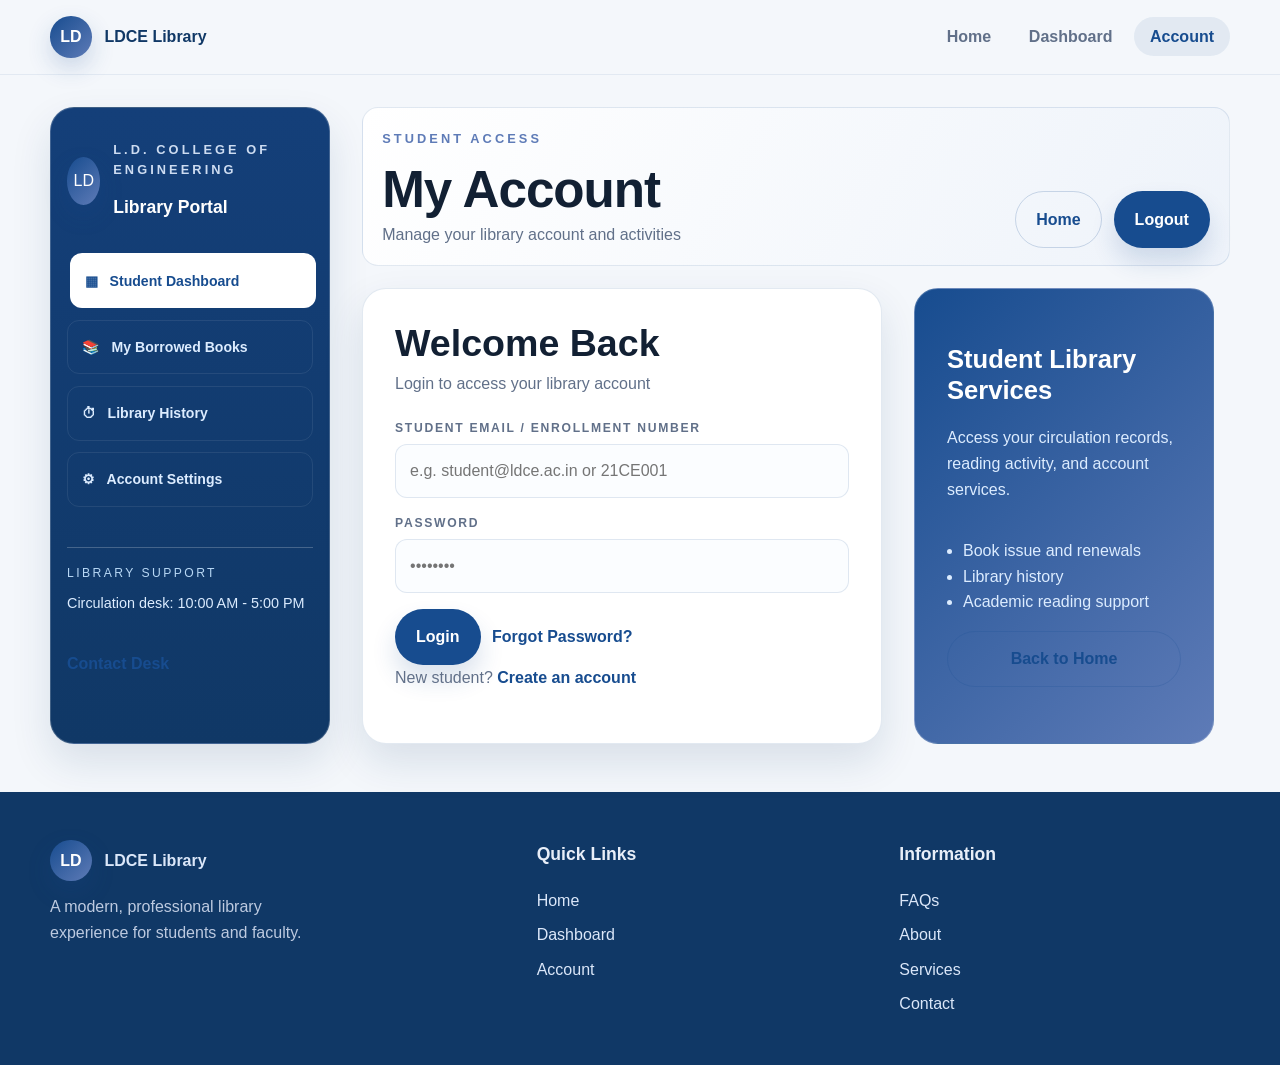
==== pages/account.html @ a1f3449f "created account page" ====
<!DOCTYPE html>
<html lang="en">
  <head>
    <meta charset="UTF-8" />
    <meta name="viewport" content="width=device-width, initial-scale=1.0" />
    <meta name="description" content="LDCE Library student account" />
    <title>My Account | LDCE Library</title>
    <link rel="stylesheet" href="../css/style.css" />
    <link rel="stylesheet" href="../css/account.css" />
  </head>
  <body>
    <header class="site-header">
      <div class="container nav-container">
        <a class="brand" href="../index.html" aria-label="LDCE Library home">
          <span class="brand-mark">LD</span>
          <span class="brand-text">LDCE Library</span>
        </a>

        <button class="nav-toggle" type="button" aria-expanded="false" aria-controls="site-nav" aria-label="Toggle navigation">
          <span></span>
          <span></span>
          <span></span>
        </button>

        <nav class="site-nav" id="site-nav" aria-label="Primary navigation">
          <ul class="nav-list">
            <li><a class="nav-link" href="../index.html">Home</a></li>
            <li><a class="nav-link" href="dashboard.html">Dashboard</a></li>
            <li><a class="nav-link active" href="account.html">Account</a></li>
          </ul>
        </nav>
      </div>
    </header>

    <main class="account-page-main">
      <section class="account-layout container">
        <aside class="account-sidebar">
          <div class="sidebar-brand">
            <span class="brand-mark">LD</span>
            <div>
              <span class="eyebrow brand-eyebrow">L.D. College of Engineering</span>
              <h3>Library Portal</h3>
            </div>
          </div>

          <nav class="account-nav" aria-label="Account navigation">
            <a href="#" class="account-nav-link is-active" data-account-nav="dashboard">
              <span aria-hidden="true">▦</span>
              <span>Student Dashboard</span>
            </a>
            <a href="#" class="account-nav-link" data-account-nav="borrowed">
              <span aria-hidden="true">📚</span>
              <span>My Borrowed Books</span>
            </a>
            <a href="#" class="account-nav-link" data-account-nav="history">
              <span aria-hidden="true">⏱</span>
              <span>Library History</span>
            </a>
            <a href="#" class="account-nav-link" data-account-nav="settings">
              <span aria-hidden="true">⚙</span>
              <span>Account Settings</span>
            </a>
          </nav>

          <div class="sidebar-help">
            <p class="small-title">Library Support</p>
            <p class="support-copy">Circulation desk: 10:00 AM - 5:00 PM</p>
            <a class="text-link" href="#">Contact Desk</a>
          </div>
        </aside>

        <section class="account-content-wrap">
          <div class="account-topbar">
            <div>
              <p class="eyebrow">Student Access</p>
              <h1 class="page-title">My Account</h1>
              <p class="page-subtitle">Manage your library account and activities</p>
            </div>
            <div class="topbar-actions">
              <a class="btn btn-secondary" href="../index.html">Home</a>
              <button class="btn btn-primary" id="quickLogoutButton">Logout</button>
            </div>
          </div>

          <div id="account-view" class="account-view"></div>
        </section>
      </section>
    </main>

    <footer class="site-footer">
      <div class="container footer-grid">
        <div>
          <a class="brand brand-footer" href="../index.html">
            <span class="brand-mark">LD</span>
            <span class="brand-text">LDCE Library</span>
          </a>
          <p class="footer-copy">
            A modern, professional library experience for students and faculty.
          </p>
        </div>

        <div>
          <h3>Quick Links</h3>
          <ul class="footer-links">
            <li><a href="../index.html">Home</a></li>
            <li><a href="dashboard.html">Dashboard</a></li>
            <li><a href="account.html">Account</a></li>
          </ul>
        </div>

        <div>
          <h3>Information</h3>
          <ul class="footer-links">
            <li><a href="#">FAQs</a></li>
            <li><a href="about.html">About</a></li>
            <li><a href="services.html">Services</a></li>
            <li><a href="contact.html">Contact</a></li>
          </ul>
        </div>
      </div>
    </footer>

    <div class="toast-wrapper" id="toastWrapper"></div>

    <script src="../js/script.js"></script>
    <script src="../js/account.js"></script>
  </body>
</html>
---- css/style.css ----
/* 1. CSS variables */
:root {
  --primary-color: #174c8f;
  --primary-dark: #103866;
  --secondary-color: #5e7bb7;
  --accent-color: #f2b84b;
  --background: #f4f7fb;
  --surface: #ffffff;
  --surface-alt: #eef3fa;
  --text-color: #122033;
  --text-muted: #617089;
  --border-color: rgba(23, 76, 143, 0.12);
  --shadow: 0 18px 40px rgba(16, 56, 102, 0.12);
  --radius-lg: 24px;
  --radius-md: 16px;
  --radius-sm: 12px;
  --transition: 220ms ease;
  --container-width: 1180px;
  --spacing-sm: 0.75rem;
  --spacing-md: 1.25rem;
  --spacing-lg: 2rem;
  --spacing-xl: 3.5rem;
}

/* 2. Reset / global styles */
* {
  box-sizing: border-box;
}

html {
  scroll-behavior: smooth;
}

body {
  margin: 0;
  font-family: "Segoe UI", Tahoma, Geneva, Verdana, sans-serif;
  color: var(--text-color);
  background: var(--background);
  line-height: 1.6;
}

body.menu-open {
  overflow: hidden;
}

a {
  color: inherit;
  text-decoration: none;
}

img {
  max-width: 100%;
  display: block;
}

button,
input,
textarea,
select {
  font: inherit;
}

/* 3. Body and typography */
h1,
h2,
h3,
p {
  margin: 0 0 var(--spacing-md) 0;
}

h1 {
  font-size: clamp(2.2rem, 4vw, 3.6rem);
  line-height: 1.1;
  letter-spacing: -0.02em;
}

h2 {
  font-size: clamp(1.7rem, 3vw, 2.35rem);
  line-height: 1.2;
}

h3 {
  font-size: 1.1rem;
}

p {
  color: var(--text-muted);
}

/* 4. Common containers */
.container {
  width: min(100% - 2rem, var(--container-width));
  margin: 0 auto;
}

.section {
  padding: var(--spacing-xl) 0;
}

.section-alt {
  background: linear-gradient(180deg, rgba(238, 243, 250, 0.8), rgba(244, 247, 251, 0.95));
}

.section-cta {
  padding-top: 0;
}

.section-heading {
  margin-bottom: 1.5rem;
  max-width: 720px;
}

.section-intro {
  font-size: 1.05rem;
  max-width: 760px;
}

.eyebrow {
  display: inline-block;
  font-size: 0.8rem;
  letter-spacing: 0.24em;
  text-transform: uppercase;
  font-weight: 700;
  color: var(--secondary-color);
  margin-bottom: 0.8rem;
}

/* 5. Navbar */
.site-header {
  position: sticky;
  top: 0;
  z-index: 1000;
  background: rgba(244, 247, 251, 0.86);
  backdrop-filter: blur(14px);
  border-bottom: 1px solid rgba(23, 76, 143, 0.08);
  transition: box-shadow var(--transition), background-color var(--transition);
}

.site-header.is-scrolled {
  background: rgba(244, 247, 251, 0.96);
  box-shadow: 0 8px 24px rgba(16, 56, 102, 0.08);
}

.nav-container {
  display: flex;
  align-items: center;
  justify-content: space-between;
  padding: 1rem 0;
  gap: 1rem;
}

.brand {
  display: inline-flex;
  align-items: center;
  gap: 0.8rem;
  font-weight: 700;
  color: var(--primary-dark);
}

.brand-mark {
  display: inline-grid;
  place-items: center;
  width: 2.6rem;
  height: 2.6rem;
  border-radius: 50%;
  background: linear-gradient(135deg, var(--primary-color), var(--secondary-color));
  color: #fff;
  box-shadow: 0 10px 24px rgba(23, 76, 143, 0.2);
}

.brand-footer {
  margin-bottom: 0.8rem;
}

.site-nav {
  display: flex;
  align-items: center;
}

.nav-list {
  display: flex;
  gap: 0.35rem;
  list-style: none;
  padding: 0;
  margin: 0;
}

.nav-link {
  padding: 0.7rem 1rem;
  border-radius: 999px;
  color: var(--text-muted);
  font-weight: 600;
  transition: background-color var(--transition), color var(--transition), transform var(--transition);
}

.nav-link:hover,
.nav-link:focus-visible,
.nav-link.active {
  color: var(--primary-color);
  background: rgba(23, 76, 143, 0.08);
  transform: translateY(-1px);
}

.nav-toggle {
  display: none;
  flex-direction: column;
  gap: 0.3rem;
  border: 0;
  background: transparent;
  cursor: pointer;
  padding: 0.35rem;
}

.nav-toggle span {
  width: 1.6rem;
  height: 2px;
  background: var(--primary-dark);
  display: block;
  border-radius: 999px;
  transition: transform var(--transition), opacity var(--transition);
}

/* 6. Buttons */
.btn {
  display: inline-flex;
  align-items: center;
  justify-content: center;
  gap: 0.4rem;
  padding: 0.9rem 1.25rem;
  border-radius: 999px;
  font-weight: 700;
  transition: transform var(--transition), box-shadow var(--transition), background-color var(--transition);
  border: 1px solid transparent;
}

.btn:hover,
.btn:focus-visible {
  transform: translateY(-2px);
}

.btn-primary {
  background: var(--primary-color);
  color: #fff;
  box-shadow: 0 14px 24px rgba(23, 76, 143, 0.16);
}

.btn-primary:hover,
.btn-primary:focus-visible {
  background: var(--primary-dark);
}

.btn-secondary {
  background: transparent;
  color: var(--primary-color);
  border-color: rgba(23, 76, 143, 0.2);
}

.btn-secondary:hover,
.btn-secondary:focus-visible {
  background: rgba(23, 76, 143, 0.06);
}

/* 7. Common cards/components */
.card,
.hero-card,
.panel-card,
.cta-card {
  background: var(--surface);
  border: 1px solid var(--border-color);
  border-radius: var(--radius-lg);
  box-shadow: var(--shadow);
}

.card {
  padding: 1.5rem;
}

.card h3,
.hero-card h3,
.panel-card h3,
.cta-card h2 {
  margin-bottom: 0.75rem;
}

.text-link {
  display: inline-flex;
  margin-top: 1rem;
  color: var(--primary-color);
  font-weight: 700;
}

.text-link:hover,
.text-link:focus-visible {
  color: var(--primary-dark);
}

/* 8. Home page sections */
.hero {
  padding-top: 3.5rem;
  padding-bottom: 3.5rem;
}

.hero-grid {
  display: grid;
  grid-template-columns: 1.15fr 0.85fr;
  gap: 2rem;
  align-items: center;
}

.hero-content {
  animation: fadeUp 800ms ease both;
}

.hero-text {
  font-size: 1.05rem;
  max-width: 640px;
  margin-bottom: 1.5rem;
}

.hero-actions {
  display: flex;
  flex-wrap: wrap;
  gap: 0.9rem;
  margin-bottom: 1.1rem;
}

.hero-meta {
  display: flex;
  flex-wrap: wrap;
  gap: 0.65rem;
}

.meta-pill {
  display: inline-flex;
  align-items: center;
  padding: 0.5rem 0.8rem;
  border-radius: 999px;
  background: var(--surface-alt);
  color: var(--primary-color);
  font-size: 0.92rem;
  font-weight: 600;
}

.hero-card {
  padding: 2rem;
  position: relative;
  overflow: hidden;
}

.hero-card::before {
  content: "";
  position: absolute;
  inset: 0;
  background: linear-gradient(135deg, rgba(23, 76, 143, 0.08), transparent 70%);
  pointer-events: none;
}

.card-label {
  display: inline-block;
  font-size: 0.8rem;
  text-transform: uppercase;
  letter-spacing: 0.26em;
  color: var(--secondary-color);
  font-weight: 700;
  margin-bottom: 0.9rem;
}

.hero-list {
  padding-left: 1.1rem;
  color: var(--text-muted);
  margin: 0;
}

.hero-list li + li {
  margin-top: 0.5rem;
}

.cards-grid {
  display: grid;
  grid-template-columns: repeat(3, minmax(0, 1fr));
  gap: 1.25rem;
}

.split-panel {
  display: grid;
  grid-template-columns: 1.1fr 0.9fr;
  gap: 1.4rem;
  align-items: center;
}

.panel-card,
.cta-card {
  padding: 1.6rem;
}

.cta-card {
  text-align: center;
  padding: 2.4rem;
  background: linear-gradient(135deg, rgba(23, 76, 143, 0.96), rgba(94, 123, 183, 0.95));
  color: #fff;
}

.cta-card p,
.cta-card h2 {
  color: inherit;
}

/* 9. Footer */
.site-footer {
  background: var(--primary-dark);
  color: #e8eef8;
  padding: 3rem 0;
}

.site-footer a {
  color: #dbe7f9;
}

.footer-grid {
  display: grid;
  grid-template-columns: 1.1fr 0.8fr 0.8fr;
  gap: 2rem;
}

.footer-copy {
  color: #bdcae0;
  max-width: 280px;
}

.footer-links {
  list-style: none;
  padding: 0;
  margin: 0;
}

.footer-links li + li {
  margin-top: 0.55rem;
}

/* 10. Animations */
.reveal {
  opacity: 0;
  transform: translateY(22px);
  transition: opacity 700ms ease, transform 700ms ease;
}

.reveal.is-visible {
  opacity: 1;
  transform: translateY(0);
}

@keyframes fadeUp {
  from {
    opacity: 0;
    transform: translateY(16px);
  }
  to {
    opacity: 1;
    transform: translateY(0);
  }
}

/* 11. Responsive design */
@media (max-width: 900px) {
  .hero-grid,
  .split-panel,
  .cards-grid,
  .footer-grid {
    grid-template-columns: 1fr;
  }

  .hero-card {
    margin-top: 0.5rem;
  }
}

@media (max-width: 760px) {
  .nav-toggle {
    display: inline-flex;
  }

  .site-nav {
    position: absolute;
    right: 1rem;
    top: calc(100% + 0.65rem);
    width: min(90vw, 280px);
    background: var(--surface);
    border: 1px solid var(--border-color);
    border-radius: var(--radius-md);
    box-shadow: var(--shadow);
    padding: 0.8rem;
    display: none;
  }

  .site-nav.is-open {
    display: block;
  }

  .nav-list {
    flex-direction: column;
    gap: 0.2rem;
  }

  .nav-link {
    display: block;
    width: 100%;
  }

  .hero {
    padding-top: 2.5rem;
  }

  .section {
    padding: 2.4rem 0;
  }
}

@media (max-width: 560px) {
  .container {
    width: min(100% - 1.2rem, var(--container-width));
  }

  .hero-actions {
    flex-direction: column;
    align-items: stretch;
  }

  .btn {
    width: 100%;
  }

  .site-footer {
    padding: 2.2rem 0;
  }
}
---- css/account.css ----
/* Account page styling extending existing LDCE design */
.account-page-main {
  background: var(--background);
  min-height: calc(100vh - 190px);
}

.account-layout {
  display: grid;
  grid-template-columns: 280px minmax(860px, 1fr);
  gap: 2rem;
  padding: 2rem 0 3rem;
}

.account-sidebar {
  background: linear-gradient(180deg, #143f79, var(--primary-dark));
  color: #eef7ff;
  border-radius: var(--radius-lg);
  padding: 2rem 1rem;
  border: 1px solid rgba(255, 255, 255, 0.2);
  box-shadow: var(--shadow);
  min-height: 620px;
}

.sidebar-brand {
  display: flex;
  align-items: center;
  gap: 0.8rem;
  margin-bottom: 2rem;
}

.sidebar-brand .brand-mark {
  width: 3rem;
  height: 3rem;
}

.sidebar-brand h3 {
  margin: 0;
  font-size: 1.1rem;
  color: #fff;
}

.brand-eyebrow {
  color: #cddcf1;
}

.account-nav {
  display: flex;
  flex-direction: column;
  gap: 0.7rem;
}

.account-nav-link {
  display: flex;
  align-items: center;
  gap: 0.75rem;
  color: #dcecff;
  padding: 0.95rem 0.85rem;
  border-radius: var(--radius-sm);
  border: 1px solid rgba(255,255,255,0.08);
  font-weight: 700;
  font-size: 0.88rem;
  transition: background-color var(--transition), transform var(--transition), color var(--transition);
}

.account-nav-link:hover,
.account-nav-link.is-active {
  background: #fff;
  color: var(--primary-color);
  transform: translateX(3px);
}

.sidebar-help {
  margin-top: 2.5rem;
  padding-top: 1rem;
  border-top: 1px solid rgba(255,255,255,0.22);
}

.sidebar-help .small-title {
  font-size: 0.76rem;
  letter-spacing: 0.2em;
  text-transform: uppercase;
  color: #b8d8f5;
  margin-bottom: 0.55rem;
}

.sidebar-help .support-copy {
  font-size: 0.9rem;
  color: #dcecff;
}

.account-content-wrap {
  background: transparent;
}

.account-topbar {
  display: flex;
  align-items: end;
  justify-content: space-between;
  gap: 2rem;
  margin-bottom: 1.35rem;
  padding: 1.1rem 1.2rem;
  border-radius: var(--radius-md);
  background: linear-gradient(120deg, var(--surface), var(--surface-alt));
  border: 1px solid var(--border-color);
}

.account-topbar h1.page-title {
  margin-bottom: 0.2rem;
}

.page-subtitle {
  margin: 0;
  color: var(--text-muted);
}

.topbar-actions {
  display: flex;
  align-items: center;
  gap: 0.75rem;
}

.account-view {
  min-height: 430px;
}

.account-auth-wrap {
  display: grid;
  grid-template-columns: minmax(460px, 520px) minmax(300px, 0.9fr);
  gap: 2rem;
  align-items: stretch;
}

.auth-panel {
  background: var(--surface);
  border-radius: var(--radius-lg);
  border: 1px solid var(--border-color);
  box-shadow: var(--shadow);
  padding: 2rem;
}

.auth-panel h2 {
  margin-bottom: 0.3rem;
}

.auth-subtitle {
  margin-bottom: 1.4rem;
}

.form-row {
  display: grid;
  grid-template-columns: repeat(2, minmax(0, 1fr));
  gap: 1rem;
}

.account-form {
  display: flex;
  flex-direction: column;
  gap: 1rem;
}

.form-group {
  display: flex;
  flex-direction: column;
  gap: 0.36rem;
}

.form-group label {
  font-size: 0.76rem;
  font-weight: 800;
  letter-spacing: 0.14em;
  text-transform: uppercase;
  color: var(--text-muted);
}

.form-group input,
.form-group select {
  width: 100%;
  padding: 0.82rem 0.88rem;
  border-radius: var(--radius-sm);
  border: 1px solid var(--border-color);
  background: #fbfdff;
  color: var(--text-color);
  transition: border-color var(--transition), box-shadow var(--transition), background-color var(--transition);
}

.form-group input:focus,
.form-group select:focus,
.form-control:focus {
  outline: none;
  border-color: var(--secondary-color);
  box-shadow: 0 0 0 4px rgba(94, 123, 183, 0.12);
}

.form-actions {
  display: flex;
  flex-wrap: wrap;
  gap: 0.72rem;
  align-items: center;
}

.form-link {
  color: var(--primary-color);
  font-weight: 700;
  background: transparent;
  border: none;
  padding: 0;
  cursor: pointer;
}

.form-link:hover {
  text-decoration: underline;
}

.auth-aside {
  background: linear-gradient(135deg, var(--primary-color), var(--secondary-color));
  border-radius: var(--radius-lg);
  color: #fff;
  padding: 2rem;
  display: flex;
  flex-direction: column;
  justify-content: center;
  border: 1px solid rgba(255,255,255,0.2);
}

.auth-aside h3 {
  color: #fff;
  font-size: clamp(1.35rem, 2vw, 1.9rem);
  line-height: 1.2;
}

.auth-aside p,
.auth-aside li {
  color: #dcecff;
}

.auth-aside ul {
  margin: 1rem 0;
  padding-left: 1rem;
}

.message {
  padding: 0.88rem 1rem;
  border-radius: var(--radius-sm);
  margin-bottom: 0.8rem;
  font-weight: 700;
  display: none;
}

.message.is-visible {
  display: block;
}

.message.error {
  background: #fff1ed;
  border: 1px solid #ed9d8b;
  color: #9f2d25;
}

.message.success {
  background: #e7f8ea;
  border: 1px solid #78bd8c;
  color: #145229;
}

.dashboard-grid {
  display: grid;
  grid-template-columns: repeat(4, minmax(180px, 1fr));
  gap: 1rem;
}

.summary-card {
  background: var(--surface);
  border-radius: var(--radius-md);
  border: 1px solid var(--border-color);
  padding: 1rem;
  min-height: 120px;
  box-shadow: var(--shadow);
}

.summary-card .card-label {
  font-size: 0.74rem;
}

.summary-card .metric {
  font-weight: 800;
  font-size: 2rem;
  color: var(--primary-dark);
  display: flex;
  align-items: end;
  gap: 0.4rem;
}

.summary-card .metric small {
  font-size: 0.8rem;
  color: var(--text-muted);
}

.profile-panel,
.dashboard-section,
.settings-panel {
  background: var(--surface);
  border-radius: var(--radius-lg);
  border: 1px solid var(--border-color);
  padding: 1.4rem;
  box-shadow: var(--shadow);
}

.dashboard-section {
  margin-top: 1rem;
}

.section-header {
  display: flex;
  align-items: center;
  justify-content: space-between;
  gap: 1rem;
  margin-bottom: 0.8rem;
}

.section-header h2 {
  font-size: 1.25rem;
  margin: 0;
}

.status-badge {
  display: inline-flex;
  align-items: center;
  justify-content: center;
  padding: 0.34rem 0.72rem;
  border-radius: 999px;
  font-size: 0.72rem;
  font-weight: 800;
}

.status-active {
  background: #dff7e7;
  color: #176a35;
}

.status-overdue {
  background: #ffe1dd;
  color: #a13729;
}

.table-wrap {
  width: 100%;
  overflow-x: auto;
}

.account-table {
  width: 100%;
  border-collapse: collapse;
}

.account-table thead th {
  background: var(--surface-alt);
  color: var(--primary-dark);
  text-align: left;
  font-size: 0.76rem;
  letter-spacing: 0.2em;
  text-transform: uppercase;
  padding: 0.82rem;
}

.account-table tbody td {
  padding: 0.88rem;
  border-bottom: 1px solid var(--border-color);
  color: var(--text-muted);
}

.account-table tbody tr:hover {
  background: #f8fbff;
}

.btn-small {
  padding: 0.52rem 0.82rem;
  border-radius: var(--radius-sm);
  font-size: 0.72rem;
  font-weight: 800;
}

.due-soon-card {
  background: linear-gradient(135deg, #fffdf4, #feeec7);
  border-radius: var(--radius-md);
  border: 1px solid #e8d29b;
  padding: 1rem;
  margin-top: 1rem;
}

.due-soon-card h3 {
  margin-bottom: 0.4rem;
}

.due-soon-list {
  margin: 0;
  padding-left: 1rem;
}

.library-history-list {
  margin: 0;
  padding-left: 1rem;
  color: var(--text-muted);
  line-height: 1.9;
}

.profile-layout {
  display: grid;
  grid-template-columns: 210px minmax(440px, 1fr);
  gap: 1rem;
}

.profile-card {
  align-items: center;
  padding: 1rem;
  display: flex;
  flex-direction: column;
  justify-content: center;
  border-radius: var(--radius-md);
  background: var(--surface-alt);
  border: 1px solid var(--border-color);
}

.profile-avatar {
  width: 96px;
  height: 96px;
  border-radius: 50%;
  display: grid;
  place-items: center;
  background: var(--primary-color);
  color: #fff;
  font-size: 2rem;
  font-weight: 800;
  margin-bottom: 0.8rem;
}

.settings-list {
  display: flex;
  flex-direction: column;
  gap: 0.9rem;
}

.setting-item {
  display: flex;
  align-items: center;
  justify-content: space-between;
  gap: 1rem;
  border-radius: var(--radius-sm);
  border: 1px solid var(--border-color);
  padding: 0.9rem;
  background: #fafdff;
}

.toggle-row {
  display: flex;
  align-items: center;
  gap: 0.6rem;
}

.switch {
  position: relative;
  display: inline-flex;
  align-items: center;
}

.switch input {
  position: absolute;
  opacity: 0;
}

.slider {
  width: 40px;
  height: 22px;
  border-radius: 999px;
  background: #b9c2d7;
  position: relative;
  cursor: pointer;
  transition: background var(--transition);
}

.slider::after {
  content: "";
  position: absolute;
  width: 16px;
  height: 16px;
  top: 3px;
  left: 3px;
  border-radius: 50%;
  background: white;
  transition: transform var(--transition);
}

.switch input:checked + .slider {
  background: var(--primary-color);
}

.switch input:checked + .slider::after {
  transform: translateX(18px);
}

.modal-backdrop {
  position: fixed;
  inset: 0;
  background: rgba(18, 32, 51, 0.78);
  display: none;
  align-items: center;
  justify-content: center;
  padding: 1rem;
  z-index: 2500;
}

.modal-backdrop.is-open {
  display: flex;
}

.modal {
  background: var(--surface);
  border-radius: var(--radius-lg);
  max-width: 560px;
  width: min(100%, 560px);
  padding: 2rem;
  box-shadow: var(--shadow);
}

.modal-header {
  display: flex;
  align-items: center;
  justify-content: space-between;
  gap: 1rem;
  margin-bottom: 1rem;
}

.modal-header h3 {
  margin: 0;
}

.modal-close {
  border: none;
  background: transparent;
  font-size: 1.6rem;
  cursor: pointer;
  color: var(--text-muted);
}

.toast-wrapper {
  position: fixed;
  right: 1rem;
  bottom: 1rem;
  z-index: 2600;
  display: flex;
  flex-direction: column;
  gap: 0.7rem;
}

.toast {
  background: var(--primary-dark);
  color: #fff;
  padding: 0.88rem 1rem;
  border-radius: var(--radius-sm);
  border: 1px solid rgba(255,255,255,0.2);
  box-shadow: var(--shadow);
  font-size: 0.82rem;
}

.toast.success {
  background: #176a35;
}

.toast.error {
  background: #a13729;
}

.empty-state {
  padding: 1rem;
  background: var(--surface-alt);
  border: 1px dashed var(--border-color);
  border-radius: var(--radius-md);
}

@media (max-width: 1100px) {
  .account-layout {
    grid-template-columns: 250px minmax(620px, 1fr);
  }

  .account-auth-wrap,
  .dashboard-grid {
    grid-template-columns: 1fr 1fr;
  }

  .account-main-panel {
    min-width: 0;
  }
}

@media (max-width: 900px) {
  .account-layout {
    grid-template-columns: 1fr;
  }

  .account-sidebar {
    min-height: auto;
  }

  .account-layout .account-sidebar {
    display: none;
  }

  .account-topbar {
    align-items: flex-start;
    flex-direction: column;
  }

  .dashboard-grid,
  .account-auth-wrap,
  .profile-layout,
  .form-row {
    grid-template-columns: 1fr;
  }

  .account-page-main {
    min-height: auto;
  }
}

@media (max-width: 560px) {
  .account-layout {
    padding: 1rem 0 2rem;
  }

  .auth-panel,
  .profile-panel,
  .dashboard-section,
  .settings-panel {
    padding: 1rem;
  }

  .page-title {
    font-size: 1.7rem;
  }

  .topbar-actions .btn,
  .form-actions .btn {
    width: 100%;
  }
}
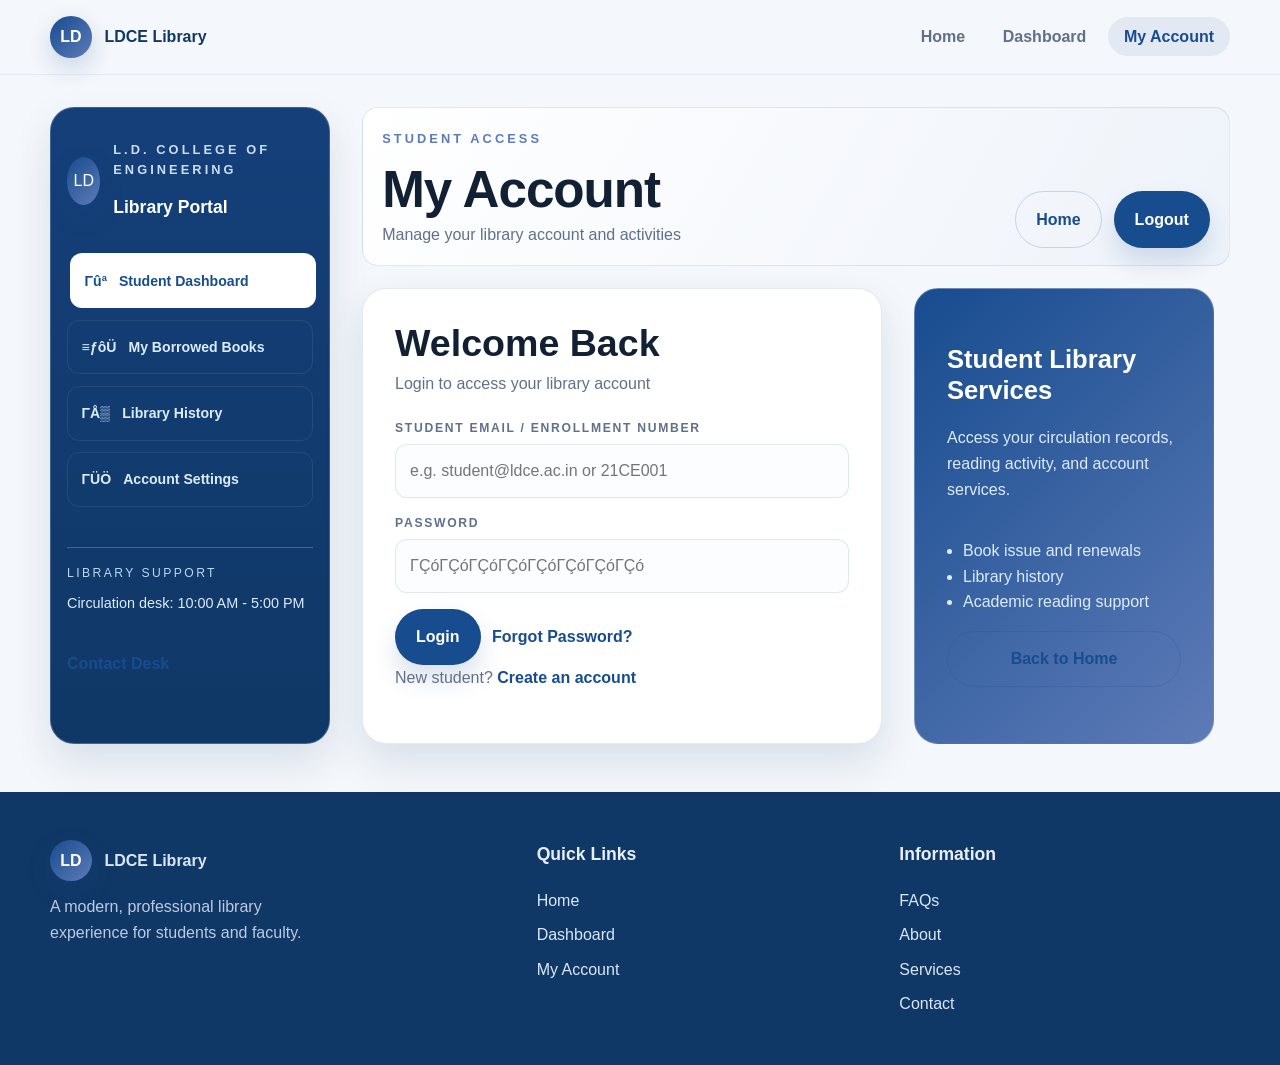
==== commit 09dfe547: "new dashboard created" ====
--- a/pages/account.html
+++ b/pages/account.html
@@ -1,128 +1,256 @@
 <!DOCTYPE html>
+
 <html lang="en">
+
   <head>
+
     <meta charset="UTF-8" />
+
     <meta name="viewport" content="width=device-width, initial-scale=1.0" />
+
     <meta name="description" content="LDCE Library student account" />
+
     <title>My Account | LDCE Library</title>
+
     <link rel="stylesheet" href="../css/style.css" />
+
     <link rel="stylesheet" href="../css/account.css" />
+
   </head>
+
   <body>
+
     <header class="site-header">
+
       <div class="container nav-container">
+
         <a class="brand" href="../index.html" aria-label="LDCE Library home">
+
           <span class="brand-mark">LD</span>
+
           <span class="brand-text">LDCE Library</span>
+
         </a>
 
+
+
         <button class="nav-toggle" type="button" aria-expanded="false" aria-controls="site-nav" aria-label="Toggle navigation">
+
           <span></span>
+
           <span></span>
+
           <span></span>
+
         </button>
 
+
+
         <nav class="site-nav" id="site-nav" aria-label="Primary navigation">
+
           <ul class="nav-list">
+
             <li><a class="nav-link" href="../index.html">Home</a></li>
+
             <li><a class="nav-link" href="dashboard.html">Dashboard</a></li>
-            <li><a class="nav-link active" href="account.html">Account</a></li>
+
+            <li><a class="nav-link active" href="account.html">My Account</a></li>
+
           </ul>
+
         </nav>
+
       </div>
+
     </header>
 
+
+
     <main class="account-page-main">
+
       <section class="account-layout container">
+
         <aside class="account-sidebar">
+
           <div class="sidebar-brand">
+
             <span class="brand-mark">LD</span>
+
             <div>
+
               <span class="eyebrow brand-eyebrow">L.D. College of Engineering</span>
+
               <h3>Library Portal</h3>
+
             </div>
+
           </div>
 
+
+
           <nav class="account-nav" aria-label="Account navigation">
+
             <a href="#" class="account-nav-link is-active" data-account-nav="dashboard">
-              <span aria-hidden="true">▦</span>
+
+              <span aria-hidden="true">Γûª</span>
+
               <span>Student Dashboard</span>
-            </a>
+
+            </a>
+
             <a href="#" class="account-nav-link" data-account-nav="borrowed">
-              <span aria-hidden="true">📚</span>
+
+              <span aria-hidden="true">≡ƒôÜ</span>
+
               <span>My Borrowed Books</span>
-            </a>
+
+            </a>
+
             <a href="#" class="account-nav-link" data-account-nav="history">
-              <span aria-hidden="true">⏱</span>
+
+              <span aria-hidden="true">ΓÅ▒</span>
+
               <span>Library History</span>
-            </a>
+
+            </a>
+
             <a href="#" class="account-nav-link" data-account-nav="settings">
-              <span aria-hidden="true">⚙</span>
+
+              <span aria-hidden="true">ΓÜÖ</span>
+
               <span>Account Settings</span>
-            </a>
+
+            </a>
+
           </nav>
 
+
+
           <div class="sidebar-help">
+
             <p class="small-title">Library Support</p>
+
             <p class="support-copy">Circulation desk: 10:00 AM - 5:00 PM</p>
+
             <a class="text-link" href="#">Contact Desk</a>
+
           </div>
+
         </aside>
 
+
+
         <section class="account-content-wrap">
+
           <div class="account-topbar">
+
             <div>
+
               <p class="eyebrow">Student Access</p>
+
               <h1 class="page-title">My Account</h1>
+
               <p class="page-subtitle">Manage your library account and activities</p>
+
             </div>
+
             <div class="topbar-actions">
+
               <a class="btn btn-secondary" href="../index.html">Home</a>
+
               <button class="btn btn-primary" id="quickLogoutButton">Logout</button>
+
             </div>
+
           </div>
 
+
+
           <div id="account-view" class="account-view"></div>
+
         </section>
+
       </section>
+
     </main>
 
+
+
     <footer class="site-footer">
+
       <div class="container footer-grid">
+
         <div>
+
           <a class="brand brand-footer" href="../index.html">
+
             <span class="brand-mark">LD</span>
+
             <span class="brand-text">LDCE Library</span>
+
           </a>
+
           <p class="footer-copy">
+
             A modern, professional library experience for students and faculty.
+
           </p>
+
         </div>
 
+
+
         <div>
+
           <h3>Quick Links</h3>
+
           <ul class="footer-links">
+
             <li><a href="../index.html">Home</a></li>
+
             <li><a href="dashboard.html">Dashboard</a></li>
-            <li><a href="account.html">Account</a></li>
+
+            <li><a href="account.html">My Account</a></li>
+
           </ul>
+
         </div>
 
+
+
         <div>
+
           <h3>Information</h3>
+
           <ul class="footer-links">
+
             <li><a href="#">FAQs</a></li>
+
             <li><a href="about.html">About</a></li>
+
             <li><a href="services.html">Services</a></li>
+
             <li><a href="contact.html">Contact</a></li>
+
           </ul>
+
         </div>
+
       </div>
+
     </footer>
 
+
+
     <div class="toast-wrapper" id="toastWrapper"></div>
 
+
+
     <script src="../js/script.js"></script>
+
     <script src="../js/account.js"></script>
+
   </body>
+
 </html>
+
--- a/css/style.css
+++ b/css/style.css
@@ -260,6 +260,406 @@
   background: rgba(23, 76, 143, 0.06);
 }
 
+/* 7. Dashboard-specific styles */
+.dashboard-hero {
+  padding-top: 4rem;
+  padding-bottom: 4rem;
+  background: radial-gradient(circle at top left, rgba(32, 103, 210, 0.18), transparent 38%),
+    linear-gradient(135deg, #0f3f88 0%, #4e6dc3 100%);
+  color: #f4f9ff;
+}
+
+.dashboard-hero-grid {
+  display: grid;
+  grid-template-columns: 1.2fr 0.95fr;
+  gap: 2rem;
+  align-items: center;
+}
+
+.dashboard-hero-copy h1 {
+  font-size: clamp(2.4rem, 4vw, 3.6rem);
+  line-height: 1.05;
+}
+
+.hero-lead {
+  font-size: 1.1rem;
+  max-width: 680px;
+  color: rgba(242, 248, 255, 0.92);
+  margin-bottom: 1.5rem;
+}
+
+.dashboard-hero-card {
+  position: relative;
+}
+
+.dashboard-hero-card .hero-card {
+  padding: 2rem;
+  border: none;
+  background: rgba(255, 255, 255, 0.12);
+  backdrop-filter: blur(18px);
+}
+
+.hero-banner-shape {
+  position: absolute;
+  inset: 0;
+  background: radial-gradient(circle at top right, rgba(255, 255, 255, 0.16), transparent 35%);
+  pointer-events: none;
+}
+
+.hero-icon {
+  display: inline-flex;
+  margin-left: 0.4rem;
+}
+
+.dashboard-stat-grid {
+  display: grid;
+  grid-template-columns: repeat(4, minmax(0, 1fr));
+  gap: 1.25rem;
+}
+
+.stat-card {
+  position: relative;
+  overflow: hidden;
+  border: none;
+  padding: 1.75rem;
+  color: #fff;
+  min-height: 180px;
+  transition: transform var(--transition), box-shadow var(--transition);
+}
+
+.stat-card:hover {
+  transform: translateY(-6px);
+  box-shadow: 0 24px 45px rgba(12, 45, 101, 0.18);
+}
+
+.stat-card-1 {
+  background: linear-gradient(135deg, #4c93f1 0%, #4db8d0 100%);
+}
+
+.stat-card-2 {
+  background: linear-gradient(135deg, #2ed7b3 0%, #1d8ea8 100%);
+}
+
+.stat-card-3 {
+  background: linear-gradient(135deg, #6c63ff 0%, #3f67d2 100%);
+}
+
+.stat-card-4 {
+  background: linear-gradient(135deg, #f59a66 0%, #de5fab 100%);
+}
+
+.stat-icon {
+  font-size: 2rem;
+  margin-bottom: 1rem;
+}
+
+.stat-label {
+  font-size: 0.95rem;
+  opacity: 0.9;
+  margin-bottom: 0.55rem;
+}
+
+.stat-card h3 {
+  font-size: 2rem;
+  margin-bottom: 0.55rem;
+}
+
+.stat-note {
+  color: rgba(255, 255, 255, 0.82);
+  font-size: 0.95rem;
+}
+
+.dashboard-actions-grid {
+  display: grid;
+  grid-template-columns: repeat(3, minmax(0, 1fr));
+  gap: 1.25rem;
+}
+
+.dashboard-search {
+  margin-top: 2rem;
+}
+
+.search-field {
+  max-width: 720px;
+  margin-bottom: 1.5rem;
+}
+
+.search-input {
+  width: 100%;
+  padding: 1rem 1.1rem;
+  border-radius: var(--radius-lg);
+  border: 1px solid rgba(23, 76, 143, 0.16);
+  background: #fff;
+  box-shadow: var(--shadow);
+  font-size: 1rem;
+}
+
+.search-input:focus {
+  outline: none;
+  border-color: var(--primary-color);
+  box-shadow: 0 0 0 4px rgba(23, 76, 143, 0.08);
+}
+
+.search-help {
+  margin-top: 0.65rem;
+  color: var(--text-muted);
+  font-size: 0.95rem;
+}
+
+.visually-hidden {
+  position: absolute;
+  width: 1px;
+  height: 1px;
+  padding: 0;
+  margin: -1px;
+  overflow: hidden;
+  clip: rect(0, 0, 0, 0);
+  border: 0;
+  white-space: nowrap;
+}
+
+.action-card {
+  padding: 1.75rem;
+  border: 1px solid rgba(23, 76, 143, 0.12);
+  background: linear-gradient(180deg, #ffffff 0%, #f5f8ff 100%);
+  border-radius: var(--radius-lg);
+  box-shadow: 0 18px 40px rgba(16, 56, 102, 0.08);
+  transition: transform var(--transition), box-shadow var(--transition);
+}
+
+.action-card:hover {
+  transform: translateY(-5px);
+  box-shadow: 0 24px 48px rgba(16, 56, 102, 0.12);
+}
+
+.action-icon {
+  font-size: 1.75rem;
+  margin-bottom: 1rem;
+}
+
+.action-card h3 {
+  margin-bottom: 0.5rem;
+}
+
+.action-card p {
+  color: var(--text-muted);
+  margin-bottom: 1.2rem;
+}
+
+.dashboard-books-grid {
+  display: grid;
+  grid-template-columns: repeat(4, minmax(0, 1fr));
+  gap: 1.2rem;
+}
+
+.book-card {
+  display: grid;
+  grid-template-columns: 70px 1fr auto;
+  gap: 1rem;
+  align-items: center;
+  padding: 1.4rem;
+  border-radius: var(--radius-lg);
+  background: #fff;
+  box-shadow: var(--shadow);
+  transition: transform var(--transition), box-shadow var(--transition);
+}
+
+.book-card:hover {
+  transform: translateY(-4px);
+  box-shadow: 0 20px 45px rgba(16, 56, 102, 0.1);
+}
+
+.book-cover {
+  width: 70px;
+  height: 90px;
+  border-radius: 18px;
+  display: grid;
+  place-items: center;
+  font-weight: 700;
+  color: #fff;
+  font-size: 1.1rem;
+}
+
+.cover-blue { background: linear-gradient(135deg, #4c93f1 0%, #3c6cd8 100%); }
+.cover-purple { background: linear-gradient(135deg, #7b67f3 0%, #5f4bd6 100%); }
+.cover-cyan { background: linear-gradient(135deg, #35c3e8 0%, #1f91c3 100%); }
+.cover-indigo { background: linear-gradient(135deg, #4d59d0 0%, #233f9f 100%); }
+
+.book-details h3 {
+  margin-bottom: 0.35rem;
+}
+
+.book-details p {
+  margin: 0.15rem 0;
+  color: var(--text-muted);
+  font-size: 0.95rem;
+}
+
+.status-badge {
+  padding: 0.65rem 0.9rem;
+  border-radius: 999px;
+  font-size: 0.9rem;
+  font-weight: 700;
+}
+
+.status-available {
+  background: rgba(34, 197, 94, 0.1);
+  color: #166534;
+}
+
+.status-issued {
+  background: rgba(239, 68, 68, 0.1);
+  color: #b91c1c;
+}
+
+.activity-layout {
+  display: grid;
+  grid-template-columns: 1.25fr 0.75fr;
+  gap: 1.5rem;
+  align-items: start;
+}
+
+.activity-panel {
+  padding: 1.75rem;
+  border-radius: var(--radius-lg);
+  background: #fff;
+  box-shadow: var(--shadow);
+}
+
+.activity-timeline {
+  display: grid;
+  gap: 1rem;
+  margin-top: 1.25rem;
+}
+
+.timeline-item {
+  display: grid;
+  grid-template-columns: auto 1fr;
+  gap: 1rem;
+  padding: 1rem;
+  border-radius: var(--radius-md);
+  background: #f8fbff;
+}
+
+.timeline-badge {
+  width: 3rem;
+  height: 3rem;
+  border-radius: 1rem;
+  display: grid;
+  place-items: center;
+  font-size: 1.2rem;
+}
+
+.timeline-badge-success {
+  background: #d1fae5;
+}
+
+.timeline-badge-warning {
+  background: #fef3c7;
+}
+
+.timeline-badge-info {
+  background: #e0f2fe;
+}
+
+.activity-panel time {
+  display: block;
+  margin-top: 0.45rem;
+  color: var(--secondary-color);
+  font-size: 0.95rem;
+}
+
+.info-card {
+  padding: 1.9rem;
+  border-radius: var(--radius-lg);
+  background: linear-gradient(180deg, #eef7ff 0%, #f6f9ff 100%);
+  box-shadow: var(--shadow);
+}
+
+.info-list p {
+  margin: 0.9rem 0;
+  color: var(--text-color);
+}
+
+.info-tagline {
+  margin-top: 1.4rem;
+  font-weight: 600;
+  color: var(--primary-dark);
+}
+
+.profile-grid {
+  display: grid;
+  grid-template-columns: 1.35fr 0.85fr;
+  gap: 1.25rem;
+}
+
+.profile-card {
+  padding: 1.75rem;
+  border-radius: var(--radius-lg);
+  background: #fff;
+  box-shadow: var(--shadow);
+}
+
+.profile-header {
+  display: flex;
+  align-items: center;
+  justify-content: space-between;
+  gap: 1rem;
+  margin-bottom: 1.4rem;
+}
+
+.profile-label {
+  color: var(--secondary-color);
+  text-transform: uppercase;
+  letter-spacing: 0.2em;
+  font-size: 0.78rem;
+  margin-bottom: 0.5rem;
+}
+
+.profile-badge {
+  display: inline-flex;
+  padding: 0.55rem 0.85rem;
+  border-radius: 999px;
+  background: rgba(56, 189, 248, 0.12);
+  color: #0369a1;
+  font-weight: 700;
+}
+
+.profile-stats {
+  display: grid;
+  grid-template-columns: repeat(3, minmax(0, 1fr));
+  gap: 1rem;
+  margin-bottom: 1.4rem;
+}
+
+.profile-stats div {
+  padding: 1rem;
+  border-radius: var(--radius-md);
+  background: #f8fbff;
+  text-align: center;
+}
+
+.profile-stat-value {
+  font-size: 1.75rem;
+  margin-bottom: 0.35rem;
+}
+
+.profile-actions {
+  display: flex;
+  gap: 0.85rem;
+  flex-wrap: wrap;
+}
+
+.profile-list {
+  list-style: disc;
+  padding-left: 1.2rem;
+  color: var(--text-muted);
+}
+
+.profile-list li + li {
+  margin-top: 0.75rem;
+}
+
 /* 7. Common cards/components */
 .card,
 .hero-card,
@@ -465,16 +865,72 @@
   .hero-grid,
   .split-panel,
   .cards-grid,
-  .footer-grid {
+  .footer-grid,
+  .dashboard-hero-grid,
+  .dashboard-stat-grid,
+  .dashboard-actions-grid,
+  .dashboard-books-grid,
+  .activity-layout,
+  .profile-grid {
     grid-template-columns: 1fr;
   }
 
-  .hero-card {
+  .hero-card,
+  .dashboard-hero-card {
     margin-top: 0.5rem;
   }
 }
 
 @media (max-width: 760px) {
+  .dashboard-hero {
+    padding-top: 2.5rem;
+    padding-bottom: 2.5rem;
+  }
+
+  .dashboard-hero-copy h1 {
+    font-size: clamp(2.2rem, 5vw, 2.8rem);
+  }
+
+  .dashboard-stat-grid,
+  .dashboard-actions-grid,
+  .dashboard-books-grid {
+    grid-template-columns: 1fr;
+  }
+
+  .dashboard-books-grid {
+    gap: 1rem;
+  }
+
+  .dashboard-hero-card .hero-card {
+    padding: 1.5rem;
+  }
+
+  .book-card {
+    grid-template-columns: 1fr;
+    text-align: left;
+  }
+
+  .book-cover {
+    margin: 0 auto;
+  }
+
+  .action-card,
+  .activity-panel,
+  .info-card,
+  .profile-card {
+    padding: 1.5rem;
+  }
+
+  .hero {
+    padding-top: 2.5rem;
+  }
+
+  .section {
+    padding: 2.4rem 0;
+  }
+}
+
+@media (max-width: 560px) {
   .nav-toggle {
     display: inline-flex;
   }
--- a/css/account.css
+++ b/css/account.css
@@ -1,644 +1,1289 @@
-/* Account page styling extending existing LDCE design */
-.account-page-main {
-  background: var(--background);
-  min-height: calc(100vh - 190px);
-}
-
-.account-layout {
-  display: grid;
-  grid-template-columns: 280px minmax(860px, 1fr);
-  gap: 2rem;
-  padding: 2rem 0 3rem;
-}
-
-.account-sidebar {
-  background: linear-gradient(180deg, #143f79, var(--primary-dark));
-  color: #eef7ff;
-  border-radius: var(--radius-lg);
-  padding: 2rem 1rem;
-  border: 1px solid rgba(255, 255, 255, 0.2);
-  box-shadow: var(--shadow);
-  min-height: 620px;
-}
-
-.sidebar-brand {
-  display: flex;
-  align-items: center;
-  gap: 0.8rem;
-  margin-bottom: 2rem;
-}
-
-.sidebar-brand .brand-mark {
-  width: 3rem;
-  height: 3rem;
-}
-
-.sidebar-brand h3 {
-  margin: 0;
-  font-size: 1.1rem;
-  color: #fff;
-}
-
-.brand-eyebrow {
-  color: #cddcf1;
-}
-
-.account-nav {
-  display: flex;
-  flex-direction: column;
-  gap: 0.7rem;
-}
-
-.account-nav-link {
-  display: flex;
-  align-items: center;
-  gap: 0.75rem;
-  color: #dcecff;
-  padding: 0.95rem 0.85rem;
-  border-radius: var(--radius-sm);
-  border: 1px solid rgba(255,255,255,0.08);
-  font-weight: 700;
-  font-size: 0.88rem;
-  transition: background-color var(--transition), transform var(--transition), color var(--transition);
-}
-
-.account-nav-link:hover,
-.account-nav-link.is-active {
-  background: #fff;
-  color: var(--primary-color);
-  transform: translateX(3px);
-}
-
-.sidebar-help {
-  margin-top: 2.5rem;
-  padding-top: 1rem;
-  border-top: 1px solid rgba(255,255,255,0.22);
-}
-
-.sidebar-help .small-title {
-  font-size: 0.76rem;
-  letter-spacing: 0.2em;
-  text-transform: uppercase;
-  color: #b8d8f5;
-  margin-bottom: 0.55rem;
-}
-
-.sidebar-help .support-copy {
-  font-size: 0.9rem;
-  color: #dcecff;
-}
-
-.account-content-wrap {
-  background: transparent;
-}
-
-.account-topbar {
-  display: flex;
-  align-items: end;
-  justify-content: space-between;
-  gap: 2rem;
-  margin-bottom: 1.35rem;
-  padding: 1.1rem 1.2rem;
-  border-radius: var(--radius-md);
-  background: linear-gradient(120deg, var(--surface), var(--surface-alt));
-  border: 1px solid var(--border-color);
-}
-
-.account-topbar h1.page-title {
-  margin-bottom: 0.2rem;
-}
-
-.page-subtitle {
-  margin: 0;
-  color: var(--text-muted);
-}
-
-.topbar-actions {
-  display: flex;
-  align-items: center;
-  gap: 0.75rem;
-}
-
-.account-view {
-  min-height: 430px;
-}
-
-.account-auth-wrap {
-  display: grid;
-  grid-template-columns: minmax(460px, 520px) minmax(300px, 0.9fr);
-  gap: 2rem;
-  align-items: stretch;
-}
-
-.auth-panel {
-  background: var(--surface);
-  border-radius: var(--radius-lg);
-  border: 1px solid var(--border-color);
-  box-shadow: var(--shadow);
-  padding: 2rem;
-}
-
-.auth-panel h2 {
-  margin-bottom: 0.3rem;
-}
-
-.auth-subtitle {
-  margin-bottom: 1.4rem;
-}
-
-.form-row {
-  display: grid;
-  grid-template-columns: repeat(2, minmax(0, 1fr));
-  gap: 1rem;
-}
-
-.account-form {
-  display: flex;
-  flex-direction: column;
-  gap: 1rem;
-}
-
-.form-group {
-  display: flex;
-  flex-direction: column;
-  gap: 0.36rem;
-}
-
-.form-group label {
-  font-size: 0.76rem;
-  font-weight: 800;
-  letter-spacing: 0.14em;
-  text-transform: uppercase;
-  color: var(--text-muted);
-}
-
-.form-group input,
-.form-group select {
-  width: 100%;
-  padding: 0.82rem 0.88rem;
-  border-radius: var(--radius-sm);
-  border: 1px solid var(--border-color);
-  background: #fbfdff;
-  color: var(--text-color);
-  transition: border-color var(--transition), box-shadow var(--transition), background-color var(--transition);
-}
-
-.form-group input:focus,
-.form-group select:focus,
-.form-control:focus {
-  outline: none;
-  border-color: var(--secondary-color);
-  box-shadow: 0 0 0 4px rgba(94, 123, 183, 0.12);
-}
-
-.form-actions {
-  display: flex;
-  flex-wrap: wrap;
-  gap: 0.72rem;
-  align-items: center;
-}
-
-.form-link {
-  color: var(--primary-color);
-  font-weight: 700;
-  background: transparent;
-  border: none;
-  padding: 0;
-  cursor: pointer;
-}
-
-.form-link:hover {
-  text-decoration: underline;
-}
-
-.auth-aside {
-  background: linear-gradient(135deg, var(--primary-color), var(--secondary-color));
-  border-radius: var(--radius-lg);
-  color: #fff;
-  padding: 2rem;
-  display: flex;
-  flex-direction: column;
-  justify-content: center;
-  border: 1px solid rgba(255,255,255,0.2);
-}
-
-.auth-aside h3 {
-  color: #fff;
-  font-size: clamp(1.35rem, 2vw, 1.9rem);
-  line-height: 1.2;
-}
-
-.auth-aside p,
-.auth-aside li {
-  color: #dcecff;
-}
-
-.auth-aside ul {
-  margin: 1rem 0;
-  padding-left: 1rem;
-}
-
-.message {
-  padding: 0.88rem 1rem;
-  border-radius: var(--radius-sm);
-  margin-bottom: 0.8rem;
-  font-weight: 700;
-  display: none;
-}
-
-.message.is-visible {
-  display: block;
-}
-
-.message.error {
-  background: #fff1ed;
-  border: 1px solid #ed9d8b;
-  color: #9f2d25;
-}
-
-.message.success {
-  background: #e7f8ea;
-  border: 1px solid #78bd8c;
-  color: #145229;
-}
-
-.dashboard-grid {
-  display: grid;
-  grid-template-columns: repeat(4, minmax(180px, 1fr));
-  gap: 1rem;
-}
-
-.summary-card {
-  background: var(--surface);
-  border-radius: var(--radius-md);
-  border: 1px solid var(--border-color);
-  padding: 1rem;
-  min-height: 120px;
-  box-shadow: var(--shadow);
-}
-
-.summary-card .card-label {
-  font-size: 0.74rem;
-}
-
-.summary-card .metric {
-  font-weight: 800;
-  font-size: 2rem;
-  color: var(--primary-dark);
-  display: flex;
-  align-items: end;
-  gap: 0.4rem;
-}
-
-.summary-card .metric small {
-  font-size: 0.8rem;
-  color: var(--text-muted);
-}
-
-.profile-panel,
-.dashboard-section,
-.settings-panel {
-  background: var(--surface);
-  border-radius: var(--radius-lg);
-  border: 1px solid var(--border-color);
-  padding: 1.4rem;
-  box-shadow: var(--shadow);
-}
-
-.dashboard-section {
-  margin-top: 1rem;
-}
-
-.section-header {
-  display: flex;
-  align-items: center;
-  justify-content: space-between;
-  gap: 1rem;
-  margin-bottom: 0.8rem;
-}
-
-.section-header h2 {
-  font-size: 1.25rem;
-  margin: 0;
-}
-
-.status-badge {
-  display: inline-flex;
-  align-items: center;
-  justify-content: center;
-  padding: 0.34rem 0.72rem;
-  border-radius: 999px;
-  font-size: 0.72rem;
-  font-weight: 800;
-}
-
-.status-active {
-  background: #dff7e7;
-  color: #176a35;
-}
-
-.status-overdue {
-  background: #ffe1dd;
-  color: #a13729;
-}
-
-.table-wrap {
-  width: 100%;
-  overflow-x: auto;
-}
-
-.account-table {
-  width: 100%;
-  border-collapse: collapse;
-}
-
-.account-table thead th {
-  background: var(--surface-alt);
-  color: var(--primary-dark);
-  text-align: left;
-  font-size: 0.76rem;
-  letter-spacing: 0.2em;
-  text-transform: uppercase;
-  padding: 0.82rem;
-}
-
-.account-table tbody td {
-  padding: 0.88rem;
-  border-bottom: 1px solid var(--border-color);
-  color: var(--text-muted);
-}
-
-.account-table tbody tr:hover {
-  background: #f8fbff;
-}
-
-.btn-small {
-  padding: 0.52rem 0.82rem;
-  border-radius: var(--radius-sm);
-  font-size: 0.72rem;
-  font-weight: 800;
-}
-
-.due-soon-card {
-  background: linear-gradient(135deg, #fffdf4, #feeec7);
-  border-radius: var(--radius-md);
-  border: 1px solid #e8d29b;
-  padding: 1rem;
-  margin-top: 1rem;
-}
-
-.due-soon-card h3 {
-  margin-bottom: 0.4rem;
-}
-
-.due-soon-list {
-  margin: 0;
-  padding-left: 1rem;
-}
-
-.library-history-list {
-  margin: 0;
-  padding-left: 1rem;
-  color: var(--text-muted);
-  line-height: 1.9;
-}
-
-.profile-layout {
-  display: grid;
-  grid-template-columns: 210px minmax(440px, 1fr);
-  gap: 1rem;
-}
-
-.profile-card {
-  align-items: center;
-  padding: 1rem;
-  display: flex;
-  flex-direction: column;
-  justify-content: center;
-  border-radius: var(--radius-md);
-  background: var(--surface-alt);
-  border: 1px solid var(--border-color);
-}
-
-.profile-avatar {
-  width: 96px;
-  height: 96px;
-  border-radius: 50%;
-  display: grid;
-  place-items: center;
-  background: var(--primary-color);
-  color: #fff;
-  font-size: 2rem;
-  font-weight: 800;
-  margin-bottom: 0.8rem;
-}
-
-.settings-list {
-  display: flex;
-  flex-direction: column;
-  gap: 0.9rem;
-}
-
-.setting-item {
-  display: flex;
-  align-items: center;
-  justify-content: space-between;
-  gap: 1rem;
-  border-radius: var(--radius-sm);
-  border: 1px solid var(--border-color);
-  padding: 0.9rem;
-  background: #fafdff;
-}
-
-.toggle-row {
-  display: flex;
-  align-items: center;
-  gap: 0.6rem;
-}
-
-.switch {
-  position: relative;
-  display: inline-flex;
-  align-items: center;
-}
-
-.switch input {
-  position: absolute;
-  opacity: 0;
-}
-
-.slider {
-  width: 40px;
-  height: 22px;
-  border-radius: 999px;
-  background: #b9c2d7;
-  position: relative;
-  cursor: pointer;
-  transition: background var(--transition);
-}
-
-.slider::after {
-  content: "";
-  position: absolute;
-  width: 16px;
-  height: 16px;
-  top: 3px;
-  left: 3px;
-  border-radius: 50%;
-  background: white;
-  transition: transform var(--transition);
-}
-
-.switch input:checked + .slider {
-  background: var(--primary-color);
-}
-
-.switch input:checked + .slider::after {
-  transform: translateX(18px);
-}
-
-.modal-backdrop {
-  position: fixed;
-  inset: 0;
-  background: rgba(18, 32, 51, 0.78);
-  display: none;
-  align-items: center;
-  justify-content: center;
-  padding: 1rem;
-  z-index: 2500;
-}
-
-.modal-backdrop.is-open {
-  display: flex;
-}
-
-.modal {
-  background: var(--surface);
-  border-radius: var(--radius-lg);
-  max-width: 560px;
-  width: min(100%, 560px);
-  padding: 2rem;
-  box-shadow: var(--shadow);
-}
-
-.modal-header {
-  display: flex;
-  align-items: center;
-  justify-content: space-between;
-  gap: 1rem;
-  margin-bottom: 1rem;
-}
-
-.modal-header h3 {
-  margin: 0;
-}
-
-.modal-close {
-  border: none;
-  background: transparent;
-  font-size: 1.6rem;
-  cursor: pointer;
-  color: var(--text-muted);
-}
-
-.toast-wrapper {
-  position: fixed;
-  right: 1rem;
-  bottom: 1rem;
-  z-index: 2600;
-  display: flex;
-  flex-direction: column;
-  gap: 0.7rem;
-}
-
-.toast {
-  background: var(--primary-dark);
-  color: #fff;
-  padding: 0.88rem 1rem;
-  border-radius: var(--radius-sm);
-  border: 1px solid rgba(255,255,255,0.2);
-  box-shadow: var(--shadow);
-  font-size: 0.82rem;
-}
-
-.toast.success {
-  background: #176a35;
-}
-
-.toast.error {
-  background: #a13729;
-}
-
-.empty-state {
-  padding: 1rem;
-  background: var(--surface-alt);
-  border: 1px dashed var(--border-color);
-  border-radius: var(--radius-md);
-}
-
-@media (max-width: 1100px) {
-  .account-layout {
-    grid-template-columns: 250px minmax(620px, 1fr);
-  }
-
-  .account-auth-wrap,
-  .dashboard-grid {
-    grid-template-columns: 1fr 1fr;
-  }
-
-  .account-main-panel {
-    min-width: 0;
-  }
-}
-
-@media (max-width: 900px) {
-  .account-layout {
-    grid-template-columns: 1fr;
-  }
-
-  .account-sidebar {
-    min-height: auto;
-  }
-
-  .account-layout .account-sidebar {
-    display: none;
-  }
-
-  .account-topbar {
-    align-items: flex-start;
-    flex-direction: column;
-  }
-
-  .dashboard-grid,
-  .account-auth-wrap,
-  .profile-layout,
-  .form-row {
-    grid-template-columns: 1fr;
-  }
-
-  .account-page-main {
-    min-height: auto;
-  }
-}
-
-@media (max-width: 560px) {
-  .account-layout {
-    padding: 1rem 0 2rem;
-  }
-
-  .auth-panel,
-  .profile-panel,
-  .dashboard-section,
-  .settings-panel {
-    padding: 1rem;
-  }
-
-  .page-title {
-    font-size: 1.7rem;
-  }
-
-  .topbar-actions .btn,
-  .form-actions .btn {
-    width: 100%;
-  }
-}
+��/ *   A c c o u n t   p a g e   s t y l i n g   e x t e n d i n g   e x i s t i n g   L D C E   d e s i g n   * / + 
+ . a c c o u n t - p a g e - m a i n   { + 
+     b a c k g r o u n d :   v a r ( - - b a c k g r o u n d ) ; + 
+     m i n - h e i g h t :   c a l c ( 1 0 0 v h   -   1 9 0 p x ) ; + 
+ } + 
+ + 
+ . a c c o u n t - l a y o u t   { + 
+     d i s p l a y :   g r i d ; + 
+     g r i d - t e m p l a t e - c o l u m n s :   2 8 0 p x   m i n m a x ( 8 6 0 p x ,   1 f r ) ; + 
+     g a p :   2 r e m ; + 
+     p a d d i n g :   2 r e m   0   3 r e m ; + 
+ } + 
+ + 
+ . a c c o u n t - s i d e b a r   { + 
+     b a c k g r o u n d :   l i n e a r - g r a d i e n t ( 1 8 0 d e g ,   # 1 4 3 f 7 9 ,   v a r ( - - p r i m a r y - d a r k ) ) ; + 
+     c o l o r :   # e e f 7 f f ; + 
+     b o r d e r - r a d i u s :   v a r ( - - r a d i u s - l g ) ; + 
+     p a d d i n g :   2 r e m   1 r e m ; + 
+     b o r d e r :   1 p x   s o l i d   r g b a ( 2 5 5 ,   2 5 5 ,   2 5 5 ,   0 . 2 ) ; + 
+     b o x - s h a d o w :   v a r ( - - s h a d o w ) ; + 
+     m i n - h e i g h t :   6 2 0 p x ; + 
+ } + 
+ + 
+ . s i d e b a r - b r a n d   { + 
+     d i s p l a y :   f l e x ; + 
+     a l i g n - i t e m s :   c e n t e r ; + 
+     g a p :   0 . 8 r e m ; + 
+     m a r g i n - b o t t o m :   2 r e m ; + 
+ } + 
+ + 
+ . s i d e b a r - b r a n d   . b r a n d - m a r k   { + 
+     w i d t h :   3 r e m ; + 
+     h e i g h t :   3 r e m ; + 
+ } + 
+ + 
+ . s i d e b a r - b r a n d   h 3   { + 
+     m a r g i n :   0 ; + 
+     f o n t - s i z e :   1 . 1 r e m ; + 
+     c o l o r :   # f f f ; + 
+ } + 
+ + 
+ . b r a n d - e y e b r o w   { + 
+     c o l o r :   # c d d c f 1 ; + 
+ } + 
+ + 
+ . a c c o u n t - n a v   { + 
+     d i s p l a y :   f l e x ; + 
+     f l e x - d i r e c t i o n :   c o l u m n ; + 
+     g a p :   0 . 7 r e m ; + 
+ } + 
+ + 
+ . a c c o u n t - n a v - l i n k   { + 
+     d i s p l a y :   f l e x ; + 
+     a l i g n - i t e m s :   c e n t e r ; + 
+     g a p :   0 . 7 5 r e m ; + 
+     c o l o r :   # d c e c f f ; + 
+     p a d d i n g :   0 . 9 5 r e m   0 . 8 5 r e m ; + 
+     b o r d e r - r a d i u s :   v a r ( - - r a d i u s - s m ) ; + 
+     b o r d e r :   1 p x   s o l i d   r g b a ( 2 5 5 , 2 5 5 , 2 5 5 , 0 . 0 8 ) ; + 
+     f o n t - w e i g h t :   7 0 0 ; + 
+     f o n t - s i z e :   0 . 8 8 r e m ; + 
+     t r a n s i t i o n :   b a c k g r o u n d - c o l o r   v a r ( - - t r a n s i t i o n ) ,   t r a n s f o r m   v a r ( - - t r a n s i t i o n ) ,   c o l o r   v a r ( - - t r a n s i t i o n ) ; + 
+ } + 
+ + 
+ . a c c o u n t - n a v - l i n k : h o v e r , + 
+ . a c c o u n t - n a v - l i n k . i s - a c t i v e   { + 
+     b a c k g r o u n d :   # f f f ; + 
+     c o l o r :   v a r ( - - p r i m a r y - c o l o r ) ; + 
+     t r a n s f o r m :   t r a n s l a t e X ( 3 p x ) ; + 
+ } + 
+ + 
+ . s i d e b a r - h e l p   { + 
+     m a r g i n - t o p :   2 . 5 r e m ; + 
+     p a d d i n g - t o p :   1 r e m ; + 
+     b o r d e r - t o p :   1 p x   s o l i d   r g b a ( 2 5 5 , 2 5 5 , 2 5 5 , 0 . 2 2 ) ; + 
+ } + 
+ + 
+ . s i d e b a r - h e l p   . s m a l l - t i t l e   { + 
+     f o n t - s i z e :   0 . 7 6 r e m ; + 
+     l e t t e r - s p a c i n g :   0 . 2 e m ; + 
+     t e x t - t r a n s f o r m :   u p p e r c a s e ; + 
+     c o l o r :   # b 8 d 8 f 5 ; + 
+     m a r g i n - b o t t o m :   0 . 5 5 r e m ; + 
+ } + 
+ + 
+ . s i d e b a r - h e l p   . s u p p o r t - c o p y   { + 
+     f o n t - s i z e :   0 . 9 r e m ; + 
+     c o l o r :   # d c e c f f ; + 
+ } + 
+ + 
+ . a c c o u n t - c o n t e n t - w r a p   { + 
+     b a c k g r o u n d :   t r a n s p a r e n t ; + 
+ } + 
+ + 
+ . a c c o u n t - t o p b a r   { + 
+     d i s p l a y :   f l e x ; + 
+     a l i g n - i t e m s :   e n d ; + 
+     j u s t i f y - c o n t e n t :   s p a c e - b e t w e e n ; + 
+     g a p :   2 r e m ; + 
+     m a r g i n - b o t t o m :   1 . 3 5 r e m ; + 
+     p a d d i n g :   1 . 1 r e m   1 . 2 r e m ; + 
+     b o r d e r - r a d i u s :   v a r ( - - r a d i u s - m d ) ; + 
+     b a c k g r o u n d :   l i n e a r - g r a d i e n t ( 1 2 0 d e g ,   v a r ( - - s u r f a c e ) ,   v a r ( - - s u r f a c e - a l t ) ) ; + 
+     b o r d e r :   1 p x   s o l i d   v a r ( - - b o r d e r - c o l o r ) ; + 
+ } + 
+ + 
+ . a c c o u n t - t o p b a r   h 1 . p a g e - t i t l e   { + 
+     m a r g i n - b o t t o m :   0 . 2 r e m ; + 
+ } + 
+ + 
+ . p a g e - s u b t i t l e   { + 
+     m a r g i n :   0 ; + 
+     c o l o r :   v a r ( - - t e x t - m u t e d ) ; + 
+ } + 
+ + 
+ . t o p b a r - a c t i o n s   { + 
+     d i s p l a y :   f l e x ; + 
+     a l i g n - i t e m s :   c e n t e r ; + 
+     g a p :   0 . 7 5 r e m ; + 
+ } + 
+ + 
+ . a c c o u n t - v i e w   { + 
+     m i n - h e i g h t :   4 3 0 p x ; + 
+ } + 
+ + 
+ . a c c o u n t - a u t h - w r a p   { + 
+     d i s p l a y :   g r i d ; + 
+     g r i d - t e m p l a t e - c o l u m n s :   m i n m a x ( 4 6 0 p x ,   5 2 0 p x )   m i n m a x ( 3 0 0 p x ,   0 . 9 f r ) ; + 
+     g a p :   2 r e m ; + 
+     a l i g n - i t e m s :   s t r e t c h ; + 
+ } + 
+ + 
+ . a u t h - p a n e l   { + 
+     b a c k g r o u n d :   v a r ( - - s u r f a c e ) ; + 
+     b o r d e r - r a d i u s :   v a r ( - - r a d i u s - l g ) ; + 
+     b o r d e r :   1 p x   s o l i d   v a r ( - - b o r d e r - c o l o r ) ; + 
+     b o x - s h a d o w :   v a r ( - - s h a d o w ) ; + 
+     p a d d i n g :   2 r e m ; + 
+ } + 
+ + 
+ . a u t h - p a n e l   h 2   { + 
+     m a r g i n - b o t t o m :   0 . 3 r e m ; + 
+ } + 
+ + 
+ . a u t h - s u b t i t l e   { + 
+     m a r g i n - b o t t o m :   1 . 4 r e m ; + 
+ } + 
+ + 
+ . f o r m - r o w   { + 
+     d i s p l a y :   g r i d ; + 
+     g r i d - t e m p l a t e - c o l u m n s :   r e p e a t ( 2 ,   m i n m a x ( 0 ,   1 f r ) ) ; + 
+     g a p :   1 r e m ; + 
+ } + 
+ + 
+ . a c c o u n t - f o r m   { + 
+     d i s p l a y :   f l e x ; + 
+     f l e x - d i r e c t i o n :   c o l u m n ; + 
+     g a p :   1 r e m ; + 
+ } + 
+ + 
+ . f o r m - g r o u p   { + 
+     d i s p l a y :   f l e x ; + 
+     f l e x - d i r e c t i o n :   c o l u m n ; + 
+     g a p :   0 . 3 6 r e m ; + 
+ } + 
+ + 
+ . f o r m - g r o u p   l a b e l   { + 
+     f o n t - s i z e :   0 . 7 6 r e m ; + 
+     f o n t - w e i g h t :   8 0 0 ; + 
+     l e t t e r - s p a c i n g :   0 . 1 4 e m ; + 
+     t e x t - t r a n s f o r m :   u p p e r c a s e ; + 
+     c o l o r :   v a r ( - - t e x t - m u t e d ) ; + 
+ } + 
+ + 
+ . f o r m - g r o u p   i n p u t , + 
+ . f o r m - g r o u p   s e l e c t   { + 
+     w i d t h :   1 0 0 % ; + 
+     p a d d i n g :   0 . 8 2 r e m   0 . 8 8 r e m ; + 
+     b o r d e r - r a d i u s :   v a r ( - - r a d i u s - s m ) ; + 
+     b o r d e r :   1 p x   s o l i d   v a r ( - - b o r d e r - c o l o r ) ; + 
+     b a c k g r o u n d :   # f b f d f f ; + 
+     c o l o r :   v a r ( - - t e x t - c o l o r ) ; + 
+     t r a n s i t i o n :   b o r d e r - c o l o r   v a r ( - - t r a n s i t i o n ) ,   b o x - s h a d o w   v a r ( - - t r a n s i t i o n ) ,   b a c k g r o u n d - c o l o r   v a r ( - - t r a n s i t i o n ) ; + 
+ } + 
+ + 
+ . f o r m - g r o u p   i n p u t : f o c u s , + 
+ . f o r m - g r o u p   s e l e c t : f o c u s , + 
+ . f o r m - c o n t r o l : f o c u s   { + 
+     o u t l i n e :   n o n e ; + 
+     b o r d e r - c o l o r :   v a r ( - - s e c o n d a r y - c o l o r ) ; + 
+     b o x - s h a d o w :   0   0   0   4 p x   r g b a ( 9 4 ,   1 2 3 ,   1 8 3 ,   0 . 1 2 ) ; + 
+ } + 
+ + 
+ . f o r m - a c t i o n s   { + 
+     d i s p l a y :   f l e x ; + 
+     f l e x - w r a p :   w r a p ; + 
+     g a p :   0 . 7 2 r e m ; + 
+     a l i g n - i t e m s :   c e n t e r ; + 
+ } + 
+ + 
+ . f o r m - l i n k   { + 
+     c o l o r :   v a r ( - - p r i m a r y - c o l o r ) ; + 
+     f o n t - w e i g h t :   7 0 0 ; + 
+     b a c k g r o u n d :   t r a n s p a r e n t ; + 
+     b o r d e r :   n o n e ; + 
+     p a d d i n g :   0 ; + 
+     c u r s o r :   p o i n t e r ; + 
+ } + 
+ + 
+ . f o r m - l i n k : h o v e r   { + 
+     t e x t - d e c o r a t i o n :   u n d e r l i n e ; + 
+ } + 
+ + 
+ . a u t h - a s i d e   { + 
+     b a c k g r o u n d :   l i n e a r - g r a d i e n t ( 1 3 5 d e g ,   v a r ( - - p r i m a r y - c o l o r ) ,   v a r ( - - s e c o n d a r y - c o l o r ) ) ; + 
+     b o r d e r - r a d i u s :   v a r ( - - r a d i u s - l g ) ; + 
+     c o l o r :   # f f f ; + 
+     p a d d i n g :   2 r e m ; + 
+     d i s p l a y :   f l e x ; + 
+     f l e x - d i r e c t i o n :   c o l u m n ; + 
+     j u s t i f y - c o n t e n t :   c e n t e r ; + 
+     b o r d e r :   1 p x   s o l i d   r g b a ( 2 5 5 , 2 5 5 , 2 5 5 , 0 . 2 ) ; + 
+ } + 
+ + 
+ . a u t h - a s i d e   h 3   { + 
+     c o l o r :   # f f f ; + 
+     f o n t - s i z e :   c l a m p ( 1 . 3 5 r e m ,   2 v w ,   1 . 9 r e m ) ; + 
+     l i n e - h e i g h t :   1 . 2 ; + 
+ } + 
+ + 
+ . a u t h - a s i d e   p , + 
+ . a u t h - a s i d e   l i   { + 
+     c o l o r :   # d c e c f f ; + 
+ } + 
+ + 
+ . a u t h - a s i d e   u l   { + 
+     m a r g i n :   1 r e m   0 ; + 
+     p a d d i n g - l e f t :   1 r e m ; + 
+ } + 
+ + 
+ . m e s s a g e   { + 
+     p a d d i n g :   0 . 8 8 r e m   1 r e m ; + 
+     b o r d e r - r a d i u s :   v a r ( - - r a d i u s - s m ) ; + 
+     m a r g i n - b o t t o m :   0 . 8 r e m ; + 
+     f o n t - w e i g h t :   7 0 0 ; + 
+     d i s p l a y :   n o n e ; + 
+ } + 
+ + 
+ . m e s s a g e . i s - v i s i b l e   { + 
+     d i s p l a y :   b l o c k ; + 
+ } + 
+ + 
+ . m e s s a g e . e r r o r   { + 
+     b a c k g r o u n d :   # f f f 1 e d ; + 
+     b o r d e r :   1 p x   s o l i d   # e d 9 d 8 b ; + 
+     c o l o r :   # 9 f 2 d 2 5 ; + 
+ } + 
+ + 
+ . m e s s a g e . s u c c e s s   { + 
+     b a c k g r o u n d :   # e 7 f 8 e a ; + 
+     b o r d e r :   1 p x   s o l i d   # 7 8 b d 8 c ; + 
+     c o l o r :   # 1 4 5 2 2 9 ; + 
+ } + 
+ + 
+ . d a s h b o a r d - g r i d   { + 
+     d i s p l a y :   g r i d ; + 
+     g r i d - t e m p l a t e - c o l u m n s :   r e p e a t ( 4 ,   m i n m a x ( 1 8 0 p x ,   1 f r ) ) ; + 
+     g a p :   1 r e m ; + 
+ } + 
+ + 
+ . s u m m a r y - c a r d   { + 
+     b a c k g r o u n d :   v a r ( - - s u r f a c e ) ; + 
+     b o r d e r - r a d i u s :   v a r ( - - r a d i u s - m d ) ; + 
+     b o r d e r :   1 p x   s o l i d   v a r ( - - b o r d e r - c o l o r ) ; + 
+     p a d d i n g :   1 r e m ; + 
+     m i n - h e i g h t :   1 2 0 p x ; + 
+     b o x - s h a d o w :   v a r ( - - s h a d o w ) ; + 
+ } + 
+ + 
+ . s u m m a r y - c a r d   . c a r d - l a b e l   { + 
+     f o n t - s i z e :   0 . 7 4 r e m ; + 
+ } + 
+ + 
+ . s u m m a r y - c a r d   . m e t r i c   { + 
+     f o n t - w e i g h t :   8 0 0 ; + 
+     f o n t - s i z e :   2 r e m ; + 
+     c o l o r :   v a r ( - - p r i m a r y - d a r k ) ; + 
+     d i s p l a y :   f l e x ; + 
+     a l i g n - i t e m s :   e n d ; + 
+     g a p :   0 . 4 r e m ; + 
+ } + 
+ + 
+ . s u m m a r y - c a r d   . m e t r i c   s m a l l   { + 
+     f o n t - s i z e :   0 . 8 r e m ; + 
+     c o l o r :   v a r ( - - t e x t - m u t e d ) ; + 
+ } + 
+ + 
+ . p r o f i l e - p a n e l , + 
+ . d a s h b o a r d - s e c t i o n , + 
+ . s e t t i n g s - p a n e l   { + 
+     b a c k g r o u n d :   v a r ( - - s u r f a c e ) ; + 
+     b o r d e r - r a d i u s :   v a r ( - - r a d i u s - l g ) ; + 
+     b o r d e r :   1 p x   s o l i d   v a r ( - - b o r d e r - c o l o r ) ; + 
+     p a d d i n g :   1 . 4 r e m ; + 
+     b o x - s h a d o w :   v a r ( - - s h a d o w ) ; + 
+ } + 
+ + 
+ . d a s h b o a r d - s e c t i o n   { + 
+     m a r g i n - t o p :   1 r e m ; + 
+ } + 
+ + 
+ . s e c t i o n - h e a d e r   { + 
+     d i s p l a y :   f l e x ; + 
+     a l i g n - i t e m s :   c e n t e r ; + 
+     j u s t i f y - c o n t e n t :   s p a c e - b e t w e e n ; + 
+     g a p :   1 r e m ; + 
+     m a r g i n - b o t t o m :   0 . 8 r e m ; + 
+ } + 
+ + 
+ . s e c t i o n - h e a d e r   h 2   { + 
+     f o n t - s i z e :   1 . 2 5 r e m ; + 
+     m a r g i n :   0 ; + 
+ } + 
+ + 
+ . s t a t u s - b a d g e   { + 
+     d i s p l a y :   i n l i n e - f l e x ; + 
+     a l i g n - i t e m s :   c e n t e r ; + 
+     j u s t i f y - c o n t e n t :   c e n t e r ; + 
+     p a d d i n g :   0 . 3 4 r e m   0 . 7 2 r e m ; + 
+     b o r d e r - r a d i u s :   9 9 9 p x ; + 
+     f o n t - s i z e :   0 . 7 2 r e m ; + 
+     f o n t - w e i g h t :   8 0 0 ; + 
+ } + 
+ + 
+ . s t a t u s - a c t i v e   { + 
+     b a c k g r o u n d :   # d f f 7 e 7 ; + 
+     c o l o r :   # 1 7 6 a 3 5 ; + 
+ } + 
+ + 
+ . s t a t u s - o v e r d u e   { + 
+     b a c k g r o u n d :   # f f e 1 d d ; + 
+     c o l o r :   # a 1 3 7 2 9 ; + 
+ } + 
+ + 
+ . t a b l e - w r a p   { + 
+     w i d t h :   1 0 0 % ; + 
+     o v e r f l o w - x :   a u t o ; + 
+ } + 
+ + 
+ . a c c o u n t - t a b l e   { + 
+     w i d t h :   1 0 0 % ; + 
+     b o r d e r - c o l l a p s e :   c o l l a p s e ; + 
+ } + 
+ + 
+ . a c c o u n t - t a b l e   t h e a d   t h   { + 
+     b a c k g r o u n d :   v a r ( - - s u r f a c e - a l t ) ; + 
+     c o l o r :   v a r ( - - p r i m a r y - d a r k ) ; + 
+     t e x t - a l i g n :   l e f t ; + 
+     f o n t - s i z e :   0 . 7 6 r e m ; + 
+     l e t t e r - s p a c i n g :   0 . 2 e m ; + 
+     t e x t - t r a n s f o r m :   u p p e r c a s e ; + 
+     p a d d i n g :   0 . 8 2 r e m ; + 
+ } + 
+ + 
+ . a c c o u n t - t a b l e   t b o d y   t d   { + 
+     p a d d i n g :   0 . 8 8 r e m ; + 
+     b o r d e r - b o t t o m :   1 p x   s o l i d   v a r ( - - b o r d e r - c o l o r ) ; + 
+     c o l o r :   v a r ( - - t e x t - m u t e d ) ; + 
+ } + 
+ + 
+ . a c c o u n t - t a b l e   t b o d y   t r : h o v e r   { + 
+     b a c k g r o u n d :   # f 8 f b f f ; + 
+ } + 
+ + 
+ . b t n - s m a l l   { + 
+     p a d d i n g :   0 . 5 2 r e m   0 . 8 2 r e m ; + 
+     b o r d e r - r a d i u s :   v a r ( - - r a d i u s - s m ) ; + 
+     f o n t - s i z e :   0 . 7 2 r e m ; + 
+     f o n t - w e i g h t :   8 0 0 ; + 
+ } + 
+ + 
+ . d u e - s o o n - c a r d   { + 
+     b a c k g r o u n d :   l i n e a r - g r a d i e n t ( 1 3 5 d e g ,   # f f f d f 4 ,   # f e e e c 7 ) ; + 
+     b o r d e r - r a d i u s :   v a r ( - - r a d i u s - m d ) ; + 
+     b o r d e r :   1 p x   s o l i d   # e 8 d 2 9 b ; + 
+     p a d d i n g :   1 r e m ; + 
+     m a r g i n - t o p :   1 r e m ; + 
+ } + 
+ + 
+ . d u e - s o o n - c a r d   h 3   { + 
+     m a r g i n - b o t t o m :   0 . 4 r e m ; + 
+ } + 
+ + 
+ . d u e - s o o n - l i s t   { + 
+     m a r g i n :   0 ; + 
+     p a d d i n g - l e f t :   1 r e m ; + 
+ } + 
+ + 
+ . l i b r a r y - h i s t o r y - l i s t   { + 
+     m a r g i n :   0 ; + 
+     p a d d i n g - l e f t :   1 r e m ; + 
+     c o l o r :   v a r ( - - t e x t - m u t e d ) ; + 
+     l i n e - h e i g h t :   1 . 9 ; + 
+ } + 
+ + 
+ . p r o f i l e - l a y o u t   { + 
+     d i s p l a y :   g r i d ; + 
+     g r i d - t e m p l a t e - c o l u m n s :   2 1 0 p x   m i n m a x ( 4 4 0 p x ,   1 f r ) ; + 
+     g a p :   1 r e m ; + 
+ } + 
+ + 
+ . p r o f i l e - c a r d   { + 
+     a l i g n - i t e m s :   c e n t e r ; + 
+     p a d d i n g :   1 r e m ; + 
+     d i s p l a y :   f l e x ; + 
+     f l e x - d i r e c t i o n :   c o l u m n ; + 
+     j u s t i f y - c o n t e n t :   c e n t e r ; + 
+     b o r d e r - r a d i u s :   v a r ( - - r a d i u s - m d ) ; + 
+     b a c k g r o u n d :   v a r ( - - s u r f a c e - a l t ) ; + 
+     b o r d e r :   1 p x   s o l i d   v a r ( - - b o r d e r - c o l o r ) ; + 
+ } + 
+ + 
+ . p r o f i l e - a v a t a r   { + 
+     w i d t h :   9 6 p x ; + 
+     h e i g h t :   9 6 p x ; + 
+     b o r d e r - r a d i u s :   5 0 % ; + 
+     d i s p l a y :   g r i d ; + 
+     p l a c e - i t e m s :   c e n t e r ; + 
+     b a c k g r o u n d :   v a r ( - - p r i m a r y - c o l o r ) ; + 
+     c o l o r :   # f f f ; + 
+     f o n t - s i z e :   2 r e m ; + 
+     f o n t - w e i g h t :   8 0 0 ; + 
+     m a r g i n - b o t t o m :   0 . 8 r e m ; + 
+ } + 
+ + 
+ . s e t t i n g s - l i s t   { + 
+     d i s p l a y :   f l e x ; + 
+     f l e x - d i r e c t i o n :   c o l u m n ; + 
+     g a p :   0 . 9 r e m ; + 
+ } + 
+ + 
+ . s e t t i n g - i t e m   { + 
+     d i s p l a y :   f l e x ; + 
+     a l i g n - i t e m s :   c e n t e r ; + 
+     j u s t i f y - c o n t e n t :   s p a c e - b e t w e e n ; + 
+     g a p :   1 r e m ; + 
+     b o r d e r - r a d i u s :   v a r ( - - r a d i u s - s m ) ; + 
+     b o r d e r :   1 p x   s o l i d   v a r ( - - b o r d e r - c o l o r ) ; + 
+     p a d d i n g :   0 . 9 r e m ; + 
+     b a c k g r o u n d :   # f a f d f f ; + 
+ } + 
+ + 
+ . t o g g l e - r o w   { + 
+     d i s p l a y :   f l e x ; + 
+     a l i g n - i t e m s :   c e n t e r ; + 
+     g a p :   0 . 6 r e m ; + 
+ } + 
+ + 
+ . s w i t c h   { + 
+     p o s i t i o n :   r e l a t i v e ; + 
+     d i s p l a y :   i n l i n e - f l e x ; + 
+     a l i g n - i t e m s :   c e n t e r ; + 
+ } + 
+ + 
+ . s w i t c h   i n p u t   { + 
+     p o s i t i o n :   a b s o l u t e ; + 
+     o p a c i t y :   0 ; + 
+ } + 
+ + 
+ . s l i d e r   { + 
+     w i d t h :   4 0 p x ; + 
+     h e i g h t :   2 2 p x ; + 
+     b o r d e r - r a d i u s :   9 9 9 p x ; + 
+     b a c k g r o u n d :   # b 9 c 2 d 7 ; + 
+     p o s i t i o n :   r e l a t i v e ; + 
+     c u r s o r :   p o i n t e r ; + 
+     t r a n s i t i o n :   b a c k g r o u n d   v a r ( - - t r a n s i t i o n ) ; + 
+ } + 
+ + 
+ . s l i d e r : : a f t e r   { + 
+     c o n t e n t :   " " ; + 
+     p o s i t i o n :   a b s o l u t e ; + 
+     w i d t h :   1 6 p x ; + 
+     h e i g h t :   1 6 p x ; + 
+     t o p :   3 p x ; + 
+     l e f t :   3 p x ; + 
+     b o r d e r - r a d i u s :   5 0 % ; + 
+     b a c k g r o u n d :   w h i t e ; + 
+     t r a n s i t i o n :   t r a n s f o r m   v a r ( - - t r a n s i t i o n ) ; + 
+ } + 
+ + 
+ . s w i t c h   i n p u t : c h e c k e d   +   . s l i d e r   { + 
+     b a c k g r o u n d :   v a r ( - - p r i m a r y - c o l o r ) ; + 
+ } + 
+ + 
+ . s w i t c h   i n p u t : c h e c k e d   +   . s l i d e r : : a f t e r   { + 
+     t r a n s f o r m :   t r a n s l a t e X ( 1 8 p x ) ; + 
+ } + 
+ + 
+ . m o d a l - b a c k d r o p   { + 
+     p o s i t i o n :   f i x e d ; + 
+     i n s e t :   0 ; + 
+     b a c k g r o u n d :   r g b a ( 1 8 ,   3 2 ,   5 1 ,   0 . 7 8 ) ; + 
+     d i s p l a y :   n o n e ; + 
+     a l i g n - i t e m s :   c e n t e r ; + 
+     j u s t i f y - c o n t e n t :   c e n t e r ; + 
+     p a d d i n g :   1 r e m ; + 
+     z - i n d e x :   2 5 0 0 ; + 
+ } + 
+ + 
+ . m o d a l - b a c k d r o p . i s - o p e n   { + 
+     d i s p l a y :   f l e x ; + 
+ } + 
+ + 
+ . m o d a l   { + 
+     b a c k g r o u n d :   v a r ( - - s u r f a c e ) ; + 
+     b o r d e r - r a d i u s :   v a r ( - - r a d i u s - l g ) ; + 
+     m a x - w i d t h :   5 6 0 p x ; + 
+     w i d t h :   m i n ( 1 0 0 % ,   5 6 0 p x ) ; + 
+     p a d d i n g :   2 r e m ; + 
+     b o x - s h a d o w :   v a r ( - - s h a d o w ) ; + 
+ } + 
+ + 
+ . m o d a l - h e a d e r   { + 
+     d i s p l a y :   f l e x ; + 
+     a l i g n - i t e m s :   c e n t e r ; + 
+     j u s t i f y - c o n t e n t :   s p a c e - b e t w e e n ; + 
+     g a p :   1 r e m ; + 
+     m a r g i n - b o t t o m :   1 r e m ; + 
+ } + 
+ + 
+ . m o d a l - h e a d e r   h 3   { + 
+     m a r g i n :   0 ; + 
+ } + 
+ + 
+ . m o d a l - c l o s e   { + 
+     b o r d e r :   n o n e ; + 
+     b a c k g r o u n d :   t r a n s p a r e n t ; + 
+     f o n t - s i z e :   1 . 6 r e m ; + 
+     c u r s o r :   p o i n t e r ; + 
+     c o l o r :   v a r ( - - t e x t - m u t e d ) ; + 
+ } + 
+ + 
+ . t o a s t - w r a p p e r   { + 
+     p o s i t i o n :   f i x e d ; + 
+     r i g h t :   1 r e m ; + 
+     b o t t o m :   1 r e m ; + 
+     z - i n d e x :   2 6 0 0 ; + 
+     d i s p l a y :   f l e x ; + 
+     f l e x - d i r e c t i o n :   c o l u m n ; + 
+     g a p :   0 . 7 r e m ; + 
+ } + 
+ + 
+ . t o a s t   { + 
+     b a c k g r o u n d :   v a r ( - - p r i m a r y - d a r k ) ; + 
+     c o l o r :   # f f f ; + 
+     p a d d i n g :   0 . 8 8 r e m   1 r e m ; + 
+     b o r d e r - r a d i u s :   v a r ( - - r a d i u s - s m ) ; + 
+     b o r d e r :   1 p x   s o l i d   r g b a ( 2 5 5 , 2 5 5 , 2 5 5 , 0 . 2 ) ; + 
+     b o x - s h a d o w :   v a r ( - - s h a d o w ) ; + 
+     f o n t - s i z e :   0 . 8 2 r e m ; + 
+ } + 
+ + 
+ . t o a s t . s u c c e s s   { + 
+     b a c k g r o u n d :   # 1 7 6 a 3 5 ; + 
+ } + 
+ + 
+ . t o a s t . e r r o r   { + 
+     b a c k g r o u n d :   # a 1 3 7 2 9 ; + 
+ } + 
+ + 
+ . e m p t y - s t a t e   { + 
+     p a d d i n g :   1 r e m ; + 
+     b a c k g r o u n d :   v a r ( - - s u r f a c e - a l t ) ; + 
+     b o r d e r :   1 p x   d a s h e d   v a r ( - - b o r d e r - c o l o r ) ; + 
+     b o r d e r - r a d i u s :   v a r ( - - r a d i u s - m d ) ; + 
+ } + 
+ + 
+ @ m e d i a   ( m a x - w i d t h :   1 1 0 0 p x )   { + 
+     . a c c o u n t - l a y o u t   { + 
+         g r i d - t e m p l a t e - c o l u m n s :   2 5 0 p x   m i n m a x ( 6 2 0 p x ,   1 f r ) ; + 
+     } + 
+ + 
+     . a c c o u n t - a u t h - w r a p , + 
+     . d a s h b o a r d - g r i d   { + 
+         g r i d - t e m p l a t e - c o l u m n s :   1 f r   1 f r ; + 
+     } + 
+ + 
+     . a c c o u n t - m a i n - p a n e l   { + 
+         m i n - w i d t h :   0 ; + 
+     } + 
+ } + 
+ + 
+ @ m e d i a   ( m a x - w i d t h :   9 0 0 p x )   { + 
+     . a c c o u n t - l a y o u t   { + 
+         g r i d - t e m p l a t e - c o l u m n s :   1 f r ; + 
+     } + 
+ + 
+     . a c c o u n t - s i d e b a r   { + 
+         m i n - h e i g h t :   a u t o ; + 
+     } + 
+ + 
+     . a c c o u n t - l a y o u t   . a c c o u n t - s i d e b a r   { + 
+         d i s p l a y :   n o n e ; + 
+     } + 
+ + 
+     . a c c o u n t - t o p b a r   { + 
+         a l i g n - i t e m s :   f l e x - s t a r t ; + 
+         f l e x - d i r e c t i o n :   c o l u m n ; + 
+     } + 
+ + 
+     . d a s h b o a r d - g r i d , + 
+     . a c c o u n t - a u t h - w r a p , + 
+     . p r o f i l e - l a y o u t , + 
+     . f o r m - r o w   { + 
+         g r i d - t e m p l a t e - c o l u m n s :   1 f r ; + 
+     } + 
+ + 
+     . a c c o u n t - p a g e - m a i n   { + 
+         m i n - h e i g h t :   a u t o ; + 
+     } + 
+ } + 
+ + 
+ @ m e d i a   ( m a x - w i d t h :   5 6 0 p x )   { + 
+     . a c c o u n t - l a y o u t   { + 
+         p a d d i n g :   1 r e m   0   2 r e m ; + 
+     } + 
+ + 
+     . a u t h - p a n e l , + 
+     . p r o f i l e - p a n e l , + 
+     . d a s h b o a r d - s e c t i o n , + 
+     . s e t t i n g s - p a n e l   { + 
+         p a d d i n g :   1 r e m ; + 
+     } + 
+ + 
+     . p a g e - t i t l e   { + 
+         f o n t - s i z e :   1 . 7 r e m ; + 
+     } + 
+ + 
+     . t o p b a r - a c t i o n s   . b t n , + 
+     . f o r m - a c t i o n s   . b t n   { + 
+         w i d t h :   1 0 0 % ; + 
+     } + 
+ } + 
+ 
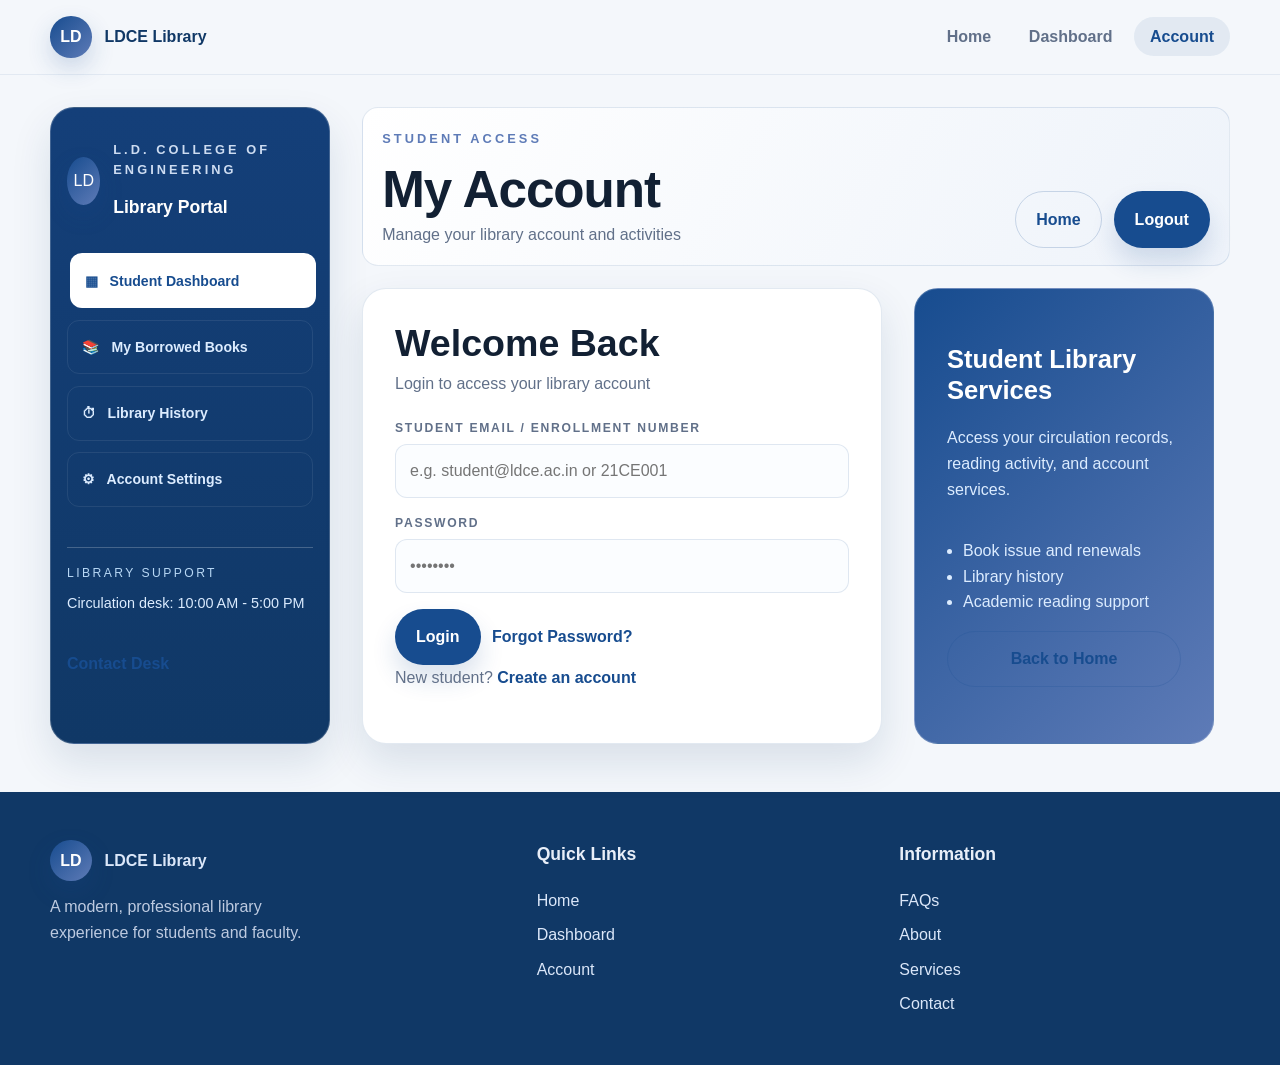
==== commit e9a9f378: "Keep teammate account files unchanged" ====
--- a/pages/account.html
+++ b/pages/account.html
@@ -1,256 +1,128 @@
 <!DOCTYPE html>
-
 <html lang="en">
-
   <head>
-
     <meta charset="UTF-8" />
-
     <meta name="viewport" content="width=device-width, initial-scale=1.0" />
-
     <meta name="description" content="LDCE Library student account" />
-
     <title>My Account | LDCE Library</title>
-
     <link rel="stylesheet" href="../css/style.css" />
-
     <link rel="stylesheet" href="../css/account.css" />
-
   </head>
-
   <body>
-
     <header class="site-header">
-
       <div class="container nav-container">
-
         <a class="brand" href="../index.html" aria-label="LDCE Library home">
-
           <span class="brand-mark">LD</span>
-
           <span class="brand-text">LDCE Library</span>
-
         </a>
 
-
-
         <button class="nav-toggle" type="button" aria-expanded="false" aria-controls="site-nav" aria-label="Toggle navigation">
-
           <span></span>
-
           <span></span>
-
           <span></span>
-
         </button>
 
-
-
         <nav class="site-nav" id="site-nav" aria-label="Primary navigation">
-
           <ul class="nav-list">
-
             <li><a class="nav-link" href="../index.html">Home</a></li>
-
             <li><a class="nav-link" href="dashboard.html">Dashboard</a></li>
-
-            <li><a class="nav-link active" href="account.html">My Account</a></li>
-
+            <li><a class="nav-link active" href="account.html">Account</a></li>
           </ul>
-
         </nav>
-
       </div>
-
     </header>
 
-
-
     <main class="account-page-main">
-
       <section class="account-layout container">
-
         <aside class="account-sidebar">
-
           <div class="sidebar-brand">
-
             <span class="brand-mark">LD</span>
-
             <div>
-
               <span class="eyebrow brand-eyebrow">L.D. College of Engineering</span>
-
               <h3>Library Portal</h3>
-
             </div>
-
           </div>
 
-
-
           <nav class="account-nav" aria-label="Account navigation">
-
             <a href="#" class="account-nav-link is-active" data-account-nav="dashboard">
-
-              <span aria-hidden="true">Γûª</span>
-
+              <span aria-hidden="true">▦</span>
               <span>Student Dashboard</span>
-
             </a>
-
             <a href="#" class="account-nav-link" data-account-nav="borrowed">
-
-              <span aria-hidden="true">≡ƒôÜ</span>
-
+              <span aria-hidden="true">📚</span>
               <span>My Borrowed Books</span>
-
             </a>
-
             <a href="#" class="account-nav-link" data-account-nav="history">
-
-              <span aria-hidden="true">ΓÅ▒</span>
-
+              <span aria-hidden="true">⏱</span>
               <span>Library History</span>
-
             </a>
-
             <a href="#" class="account-nav-link" data-account-nav="settings">
-
-              <span aria-hidden="true">ΓÜÖ</span>
-
+              <span aria-hidden="true">⚙</span>
               <span>Account Settings</span>
-
             </a>
-
           </nav>
 
+          <div class="sidebar-help">
+            <p class="small-title">Library Support</p>
+            <p class="support-copy">Circulation desk: 10:00 AM - 5:00 PM</p>
+            <a class="text-link" href="#">Contact Desk</a>
+          </div>
+        </aside>
 
-
-          <div class="sidebar-help">
-
-            <p class="small-title">Library Support</p>
-
-            <p class="support-copy">Circulation desk: 10:00 AM - 5:00 PM</p>
-
-            <a class="text-link" href="#">Contact Desk</a>
-
+        <section class="account-content-wrap">
+          <div class="account-topbar">
+            <div>
+              <p class="eyebrow">Student Access</p>
+              <h1 class="page-title">My Account</h1>
+              <p class="page-subtitle">Manage your library account and activities</p>
+            </div>
+            <div class="topbar-actions">
+              <a class="btn btn-secondary" href="../index.html">Home</a>
+              <button class="btn btn-primary" id="quickLogoutButton">Logout</button>
+            </div>
           </div>
 
-        </aside>
-
-
-
-        <section class="account-content-wrap">
-
-          <div class="account-topbar">
-
-            <div>
-
-              <p class="eyebrow">Student Access</p>
-
-              <h1 class="page-title">My Account</h1>
-
-              <p class="page-subtitle">Manage your library account and activities</p>
-
-            </div>
-
-            <div class="topbar-actions">
-
-              <a class="btn btn-secondary" href="../index.html">Home</a>
-
-              <button class="btn btn-primary" id="quickLogoutButton">Logout</button>
-
-            </div>
-
-          </div>
-
-
-
           <div id="account-view" class="account-view"></div>
-
         </section>
-
       </section>
-
     </main>
 
-
-
     <footer class="site-footer">
-
       <div class="container footer-grid">
+        <div>
+          <a class="brand brand-footer" href="../index.html">
+            <span class="brand-mark">LD</span>
+            <span class="brand-text">LDCE Library</span>
+          </a>
+          <p class="footer-copy">
+            A modern, professional library experience for students and faculty.
+          </p>
+        </div>
 
         <div>
-
-          <a class="brand brand-footer" href="../index.html">
-
-            <span class="brand-mark">LD</span>
-
-            <span class="brand-text">LDCE Library</span>
-
-          </a>
-
-          <p class="footer-copy">
-
-            A modern, professional library experience for students and faculty.
-
-          </p>
-
+          <h3>Quick Links</h3>
+          <ul class="footer-links">
+            <li><a href="../index.html">Home</a></li>
+            <li><a href="dashboard.html">Dashboard</a></li>
+            <li><a href="account.html">Account</a></li>
+          </ul>
         </div>
 
-
-
         <div>
-
-          <h3>Quick Links</h3>
-
+          <h3>Information</h3>
           <ul class="footer-links">
-
-            <li><a href="../index.html">Home</a></li>
-
-            <li><a href="dashboard.html">Dashboard</a></li>
-
-            <li><a href="account.html">My Account</a></li>
-
+            <li><a href="#">FAQs</a></li>
+            <li><a href="about.html">About</a></li>
+            <li><a href="services.html">Services</a></li>
+            <li><a href="contact.html">Contact</a></li>
           </ul>
-
         </div>
-
-
-
-        <div>
-
-          <h3>Information</h3>
-
-          <ul class="footer-links">
-
-            <li><a href="#">FAQs</a></li>
-
-            <li><a href="about.html">About</a></li>
-
-            <li><a href="services.html">Services</a></li>
-
-            <li><a href="contact.html">Contact</a></li>
-
-          </ul>
-
-        </div>
-
       </div>
-
     </footer>
-
-
 
     <div class="toast-wrapper" id="toastWrapper"></div>
 
-
-
     <script src="../js/script.js"></script>
-
     <script src="../js/account.js"></script>
-
   </body>
-
 </html>
-
--- a/css/account.css
+++ b/css/account.css
@@ -1,1289 +1,644 @@
-��/ *   A c c o u n t   p a g e   s t y l i n g   e x t e n d i n g   e x i s t i n g   L D C E   d e s i g n   * / - 
- . a c c o u n t - p a g e - m a i n   { - 
-     b a c k g r o u n d :   v a r ( - - b a c k g r o u n d ) ; - 
-     m i n - h e i g h t :   c a l c ( 1 0 0 v h   -   1 9 0 p x ) ; - 
- } - 
- - 
- . a c c o u n t - l a y o u t   { - 
-     d i s p l a y :   g r i d ; - 
-     g r i d - t e m p l a t e - c o l u m n s :   2 8 0 p x   m i n m a x ( 8 6 0 p x ,   1 f r ) ; - 
-     g a p :   2 r e m ; - 
-     p a d d i n g :   2 r e m   0   3 r e m ; - 
- } - 
- - 
- . a c c o u n t - s i d e b a r   { - 
-     b a c k g r o u n d :   l i n e a r - g r a d i e n t ( 1 8 0 d e g ,   # 1 4 3 f 7 9 ,   v a r ( - - p r i m a r y - d a r k ) ) ; - 
-     c o l o r :   # e e f 7 f f ; - 
-     b o r d e r - r a d i u s :   v a r ( - - r a d i u s - l g ) ; - 
-     p a d d i n g :   2 r e m   1 r e m ; - 
-     b o r d e r :   1 p x   s o l i d   r g b a ( 2 5 5 ,   2 5 5 ,   2 5 5 ,   0 . 2 ) ; - 
-     b o x - s h a d o w :   v a r ( - - s h a d o w ) ; - 
-     m i n - h e i g h t :   6 2 0 p x ; - 
- } - 
- - 
- . s i d e b a r - b r a n d   { - 
-     d i s p l a y :   f l e x ; - 
-     a l i g n - i t e m s :   c e n t e r ; - 
-     g a p :   0 . 8 r e m ; - 
-     m a r g i n - b o t t o m :   2 r e m ; - 
- } - 
- - 
- . s i d e b a r - b r a n d   . b r a n d - m a r k   { - 
-     w i d t h :   3 r e m ; - 
-     h e i g h t :   3 r e m ; - 
- } - 
- - 
- . s i d e b a r - b r a n d   h 3   { - 
-     m a r g i n :   0 ; - 
-     f o n t - s i z e :   1 . 1 r e m ; - 
-     c o l o r :   # f f f ; - 
- } - 
- - 
- . b r a n d - e y e b r o w   { - 
-     c o l o r :   # c d d c f 1 ; - 
- } - 
- - 
- . a c c o u n t - n a v   { - 
-     d i s p l a y :   f l e x ; - 
-     f l e x - d i r e c t i o n :   c o l u m n ; - 
-     g a p :   0 . 7 r e m ; - 
- } - 
- - 
- . a c c o u n t - n a v - l i n k   { - 
-     d i s p l a y :   f l e x ; - 
-     a l i g n - i t e m s :   c e n t e r ; - 
-     g a p :   0 . 7 5 r e m ; - 
-     c o l o r :   # d c e c f f ; - 
-     p a d d i n g :   0 . 9 5 r e m   0 . 8 5 r e m ; - 
-     b o r d e r - r a d i u s :   v a r ( - - r a d i u s - s m ) ; - 
-     b o r d e r :   1 p x   s o l i d   r g b a ( 2 5 5 , 2 5 5 , 2 5 5 , 0 . 0 8 ) ; - 
-     f o n t - w e i g h t :   7 0 0 ; - 
-     f o n t - s i z e :   0 . 8 8 r e m ; - 
-     t r a n s i t i o n :   b a c k g r o u n d - c o l o r   v a r ( - - t r a n s i t i o n ) ,   t r a n s f o r m   v a r ( - - t r a n s i t i o n ) ,   c o l o r   v a r ( - - t r a n s i t i o n ) ; - 
- } - 
- - 
- . a c c o u n t - n a v - l i n k : h o v e r , - 
- . a c c o u n t - n a v - l i n k . i s - a c t i v e   { - 
-     b a c k g r o u n d :   # f f f ; - 
-     c o l o r :   v a r ( - - p r i m a r y - c o l o r ) ; - 
-     t r a n s f o r m :   t r a n s l a t e X ( 3 p x ) ; - 
- } - 
- - 
- . s i d e b a r - h e l p   { - 
-     m a r g i n - t o p :   2 . 5 r e m ; - 
-     p a d d i n g - t o p :   1 r e m ; - 
-     b o r d e r - t o p :   1 p x   s o l i d   r g b a ( 2 5 5 , 2 5 5 , 2 5 5 , 0 . 2 2 ) ; - 
- } - 
- - 
- . s i d e b a r - h e l p   . s m a l l - t i t l e   { - 
-     f o n t - s i z e :   0 . 7 6 r e m ; - 
-     l e t t e r - s p a c i n g :   0 . 2 e m ; - 
-     t e x t - t r a n s f o r m :   u p p e r c a s e ; - 
-     c o l o r :   # b 8 d 8 f 5 ; - 
-     m a r g i n - b o t t o m :   0 . 5 5 r e m ; - 
- } - 
- - 
- . s i d e b a r - h e l p   . s u p p o r t - c o p y   { - 
-     f o n t - s i z e :   0 . 9 r e m ; - 
-     c o l o r :   # d c e c f f ; - 
- } - 
- - 
- . a c c o u n t - c o n t e n t - w r a p   { - 
-     b a c k g r o u n d :   t r a n s p a r e n t ; - 
- } - 
- - 
- . a c c o u n t - t o p b a r   { - 
-     d i s p l a y :   f l e x ; - 
-     a l i g n - i t e m s :   e n d ; - 
-     j u s t i f y - c o n t e n t :   s p a c e - b e t w e e n ; - 
-     g a p :   2 r e m ; - 
-     m a r g i n - b o t t o m :   1 . 3 5 r e m ; - 
-     p a d d i n g :   1 . 1 r e m   1 . 2 r e m ; - 
-     b o r d e r - r a d i u s :   v a r ( - - r a d i u s - m d ) ; - 
-     b a c k g r o u n d :   l i n e a r - g r a d i e n t ( 1 2 0 d e g ,   v a r ( - - s u r f a c e ) ,   v a r ( - - s u r f a c e - a l t ) ) ; - 
-     b o r d e r :   1 p x   s o l i d   v a r ( - - b o r d e r - c o l o r ) ; - 
- } - 
- - 
- . a c c o u n t - t o p b a r   h 1 . p a g e - t i t l e   { - 
-     m a r g i n - b o t t o m :   0 . 2 r e m ; - 
- } - 
- - 
- . p a g e - s u b t i t l e   { - 
-     m a r g i n :   0 ; - 
-     c o l o r :   v a r ( - - t e x t - m u t e d ) ; - 
- } - 
- - 
- . t o p b a r - a c t i o n s   { - 
-     d i s p l a y :   f l e x ; - 
-     a l i g n - i t e m s :   c e n t e r ; - 
-     g a p :   0 . 7 5 r e m ; - 
- } - 
- - 
- . a c c o u n t - v i e w   { - 
-     m i n - h e i g h t :   4 3 0 p x ; - 
- } - 
- - 
- . a c c o u n t - a u t h - w r a p   { - 
-     d i s p l a y :   g r i d ; - 
-     g r i d - t e m p l a t e - c o l u m n s :   m i n m a x ( 4 6 0 p x ,   5 2 0 p x )   m i n m a x ( 3 0 0 p x ,   0 . 9 f r ) ; - 
-     g a p :   2 r e m ; - 
-     a l i g n - i t e m s :   s t r e t c h ; - 
- } - 
- - 
- . a u t h - p a n e l   { - 
-     b a c k g r o u n d :   v a r ( - - s u r f a c e ) ; - 
-     b o r d e r - r a d i u s :   v a r ( - - r a d i u s - l g ) ; - 
-     b o r d e r :   1 p x   s o l i d   v a r ( - - b o r d e r - c o l o r ) ; - 
-     b o x - s h a d o w :   v a r ( - - s h a d o w ) ; - 
-     p a d d i n g :   2 r e m ; - 
- } - 
- - 
- . a u t h - p a n e l   h 2   { - 
-     m a r g i n - b o t t o m :   0 . 3 r e m ; - 
- } - 
- - 
- . a u t h - s u b t i t l e   { - 
-     m a r g i n - b o t t o m :   1 . 4 r e m ; - 
- } - 
- - 
- . f o r m - r o w   { - 
-     d i s p l a y :   g r i d ; - 
-     g r i d - t e m p l a t e - c o l u m n s :   r e p e a t ( 2 ,   m i n m a x ( 0 ,   1 f r ) ) ; - 
-     g a p :   1 r e m ; - 
- } - 
- - 
- . a c c o u n t - f o r m   { - 
-     d i s p l a y :   f l e x ; - 
-     f l e x - d i r e c t i o n :   c o l u m n ; - 
-     g a p :   1 r e m ; - 
- } - 
- - 
- . f o r m - g r o u p   { - 
-     d i s p l a y :   f l e x ; - 
-     f l e x - d i r e c t i o n :   c o l u m n ; - 
-     g a p :   0 . 3 6 r e m ; - 
- } - 
- - 
- . f o r m - g r o u p   l a b e l   { - 
-     f o n t - s i z e :   0 . 7 6 r e m ; - 
-     f o n t - w e i g h t :   8 0 0 ; - 
-     l e t t e r - s p a c i n g :   0 . 1 4 e m ; - 
-     t e x t - t r a n s f o r m :   u p p e r c a s e ; - 
-     c o l o r :   v a r ( - - t e x t - m u t e d ) ; - 
- } - 
- - 
- . f o r m - g r o u p   i n p u t , - 
- . f o r m - g r o u p   s e l e c t   { - 
-     w i d t h :   1 0 0 % ; - 
-     p a d d i n g :   0 . 8 2 r e m   0 . 8 8 r e m ; - 
-     b o r d e r - r a d i u s :   v a r ( - - r a d i u s - s m ) ; - 
-     b o r d e r :   1 p x   s o l i d   v a r ( - - b o r d e r - c o l o r ) ; - 
-     b a c k g r o u n d :   # f b f d f f ; - 
-     c o l o r :   v a r ( - - t e x t - c o l o r ) ; - 
-     t r a n s i t i o n :   b o r d e r - c o l o r   v a r ( - - t r a n s i t i o n ) ,   b o x - s h a d o w   v a r ( - - t r a n s i t i o n ) ,   b a c k g r o u n d - c o l o r   v a r ( - - t r a n s i t i o n ) ; - 
- } - 
- - 
- . f o r m - g r o u p   i n p u t : f o c u s , - 
- . f o r m - g r o u p   s e l e c t : f o c u s , - 
- . f o r m - c o n t r o l : f o c u s   { - 
-     o u t l i n e :   n o n e ; - 
-     b o r d e r - c o l o r :   v a r ( - - s e c o n d a r y - c o l o r ) ; - 
-     b o x - s h a d o w :   0   0   0   4 p x   r g b a ( 9 4 ,   1 2 3 ,   1 8 3 ,   0 . 1 2 ) ; - 
- } - 
- - 
- . f o r m - a c t i o n s   { - 
-     d i s p l a y :   f l e x ; - 
-     f l e x - w r a p :   w r a p ; - 
-     g a p :   0 . 7 2 r e m ; - 
-     a l i g n - i t e m s :   c e n t e r ; - 
- } - 
- - 
- . f o r m - l i n k   { - 
-     c o l o r :   v a r ( - - p r i m a r y - c o l o r ) ; - 
-     f o n t - w e i g h t :   7 0 0 ; - 
-     b a c k g r o u n d :   t r a n s p a r e n t ; - 
-     b o r d e r :   n o n e ; - 
-     p a d d i n g :   0 ; - 
-     c u r s o r :   p o i n t e r ; - 
- } - 
- - 
- . f o r m - l i n k : h o v e r   { - 
-     t e x t - d e c o r a t i o n :   u n d e r l i n e ; - 
- } - 
- - 
- . a u t h - a s i d e   { - 
-     b a c k g r o u n d :   l i n e a r - g r a d i e n t ( 1 3 5 d e g ,   v a r ( - - p r i m a r y - c o l o r ) ,   v a r ( - - s e c o n d a r y - c o l o r ) ) ; - 
-     b o r d e r - r a d i u s :   v a r ( - - r a d i u s - l g ) ; - 
-     c o l o r :   # f f f ; - 
-     p a d d i n g :   2 r e m ; - 
-     d i s p l a y :   f l e x ; - 
-     f l e x - d i r e c t i o n :   c o l u m n ; - 
-     j u s t i f y - c o n t e n t :   c e n t e r ; - 
-     b o r d e r :   1 p x   s o l i d   r g b a ( 2 5 5 , 2 5 5 , 2 5 5 , 0 . 2 ) ; - 
- } - 
- - 
- . a u t h - a s i d e   h 3   { - 
-     c o l o r :   # f f f ; - 
-     f o n t - s i z e :   c l a m p ( 1 . 3 5 r e m ,   2 v w ,   1 . 9 r e m ) ; - 
-     l i n e - h e i g h t :   1 . 2 ; - 
- } - 
- - 
- . a u t h - a s i d e   p , - 
- . a u t h - a s i d e   l i   { - 
-     c o l o r :   # d c e c f f ; - 
- } - 
- - 
- . a u t h - a s i d e   u l   { - 
-     m a r g i n :   1 r e m   0 ; - 
-     p a d d i n g - l e f t :   1 r e m ; - 
- } - 
- - 
- . m e s s a g e   { - 
-     p a d d i n g :   0 . 8 8 r e m   1 r e m ; - 
-     b o r d e r - r a d i u s :   v a r ( - - r a d i u s - s m ) ; - 
-     m a r g i n - b o t t o m :   0 . 8 r e m ; - 
-     f o n t - w e i g h t :   7 0 0 ; - 
-     d i s p l a y :   n o n e ; - 
- } - 
- - 
- . m e s s a g e . i s - v i s i b l e   { - 
-     d i s p l a y :   b l o c k ; - 
- } - 
- - 
- . m e s s a g e . e r r o r   { - 
-     b a c k g r o u n d :   # f f f 1 e d ; - 
-     b o r d e r :   1 p x   s o l i d   # e d 9 d 8 b ; - 
-     c o l o r :   # 9 f 2 d 2 5 ; - 
- } - 
- - 
- . m e s s a g e . s u c c e s s   { - 
-     b a c k g r o u n d :   # e 7 f 8 e a ; - 
-     b o r d e r :   1 p x   s o l i d   # 7 8 b d 8 c ; - 
-     c o l o r :   # 1 4 5 2 2 9 ; - 
- } - 
- - 
- . d a s h b o a r d - g r i d   { - 
-     d i s p l a y :   g r i d ; - 
-     g r i d - t e m p l a t e - c o l u m n s :   r e p e a t ( 4 ,   m i n m a x ( 1 8 0 p x ,   1 f r ) ) ; - 
-     g a p :   1 r e m ; - 
- } - 
- - 
- . s u m m a r y - c a r d   { - 
-     b a c k g r o u n d :   v a r ( - - s u r f a c e ) ; - 
-     b o r d e r - r a d i u s :   v a r ( - - r a d i u s - m d ) ; - 
-     b o r d e r :   1 p x   s o l i d   v a r ( - - b o r d e r - c o l o r ) ; - 
-     p a d d i n g :   1 r e m ; - 
-     m i n - h e i g h t :   1 2 0 p x ; - 
-     b o x - s h a d o w :   v a r ( - - s h a d o w ) ; - 
- } - 
- - 
- . s u m m a r y - c a r d   . c a r d - l a b e l   { - 
-     f o n t - s i z e :   0 . 7 4 r e m ; - 
- } - 
- - 
- . s u m m a r y - c a r d   . m e t r i c   { - 
-     f o n t - w e i g h t :   8 0 0 ; - 
-     f o n t - s i z e :   2 r e m ; - 
-     c o l o r :   v a r ( - - p r i m a r y - d a r k ) ; - 
-     d i s p l a y :   f l e x ; - 
-     a l i g n - i t e m s :   e n d ; - 
-     g a p :   0 . 4 r e m ; - 
- } - 
- - 
- . s u m m a r y - c a r d   . m e t r i c   s m a l l   { - 
-     f o n t - s i z e :   0 . 8 r e m ; - 
-     c o l o r :   v a r ( - - t e x t - m u t e d ) ; - 
- } - 
- - 
- . p r o f i l e - p a n e l , - 
- . d a s h b o a r d - s e c t i o n , - 
- . s e t t i n g s - p a n e l   { - 
-     b a c k g r o u n d :   v a r ( - - s u r f a c e ) ; - 
-     b o r d e r - r a d i u s :   v a r ( - - r a d i u s - l g ) ; - 
-     b o r d e r :   1 p x   s o l i d   v a r ( - - b o r d e r - c o l o r ) ; - 
-     p a d d i n g :   1 . 4 r e m ; - 
-     b o x - s h a d o w :   v a r ( - - s h a d o w ) ; - 
- } - 
- - 
- . d a s h b o a r d - s e c t i o n   { - 
-     m a r g i n - t o p :   1 r e m ; - 
- } - 
- - 
- . s e c t i o n - h e a d e r   { - 
-     d i s p l a y :   f l e x ; - 
-     a l i g n - i t e m s :   c e n t e r ; - 
-     j u s t i f y - c o n t e n t :   s p a c e - b e t w e e n ; - 
-     g a p :   1 r e m ; - 
-     m a r g i n - b o t t o m :   0 . 8 r e m ; - 
- } - 
- - 
- . s e c t i o n - h e a d e r   h 2   { - 
-     f o n t - s i z e :   1 . 2 5 r e m ; - 
-     m a r g i n :   0 ; - 
- } - 
- - 
- . s t a t u s - b a d g e   { - 
-     d i s p l a y :   i n l i n e - f l e x ; - 
-     a l i g n - i t e m s :   c e n t e r ; - 
-     j u s t i f y - c o n t e n t :   c e n t e r ; - 
-     p a d d i n g :   0 . 3 4 r e m   0 . 7 2 r e m ; - 
-     b o r d e r - r a d i u s :   9 9 9 p x ; - 
-     f o n t - s i z e :   0 . 7 2 r e m ; - 
-     f o n t - w e i g h t :   8 0 0 ; - 
- } - 
- - 
- . s t a t u s - a c t i v e   { - 
-     b a c k g r o u n d :   # d f f 7 e 7 ; - 
-     c o l o r :   # 1 7 6 a 3 5 ; - 
- } - 
- - 
- . s t a t u s - o v e r d u e   { - 
-     b a c k g r o u n d :   # f f e 1 d d ; - 
-     c o l o r :   # a 1 3 7 2 9 ; - 
- } - 
- - 
- . t a b l e - w r a p   { - 
-     w i d t h :   1 0 0 % ; - 
-     o v e r f l o w - x :   a u t o ; - 
- } - 
- - 
- . a c c o u n t - t a b l e   { - 
-     w i d t h :   1 0 0 % ; - 
-     b o r d e r - c o l l a p s e :   c o l l a p s e ; - 
- } - 
- - 
- . a c c o u n t - t a b l e   t h e a d   t h   { - 
-     b a c k g r o u n d :   v a r ( - - s u r f a c e - a l t ) ; - 
-     c o l o r :   v a r ( - - p r i m a r y - d a r k ) ; - 
-     t e x t - a l i g n :   l e f t ; - 
-     f o n t - s i z e :   0 . 7 6 r e m ; - 
-     l e t t e r - s p a c i n g :   0 . 2 e m ; - 
-     t e x t - t r a n s f o r m :   u p p e r c a s e ; - 
-     p a d d i n g :   0 . 8 2 r e m ; - 
- } - 
- - 
- . a c c o u n t - t a b l e   t b o d y   t d   { - 
-     p a d d i n g :   0 . 8 8 r e m ; - 
-     b o r d e r - b o t t o m :   1 p x   s o l i d   v a r ( - - b o r d e r - c o l o r ) ; - 
-     c o l o r :   v a r ( - - t e x t - m u t e d ) ; - 
- } - 
- - 
- . a c c o u n t - t a b l e   t b o d y   t r : h o v e r   { - 
-     b a c k g r o u n d :   # f 8 f b f f ; - 
- } - 
- - 
- . b t n - s m a l l   { - 
-     p a d d i n g :   0 . 5 2 r e m   0 . 8 2 r e m ; - 
-     b o r d e r - r a d i u s :   v a r ( - - r a d i u s - s m ) ; - 
-     f o n t - s i z e :   0 . 7 2 r e m ; - 
-     f o n t - w e i g h t :   8 0 0 ; - 
- } - 
- - 
- . d u e - s o o n - c a r d   { - 
-     b a c k g r o u n d :   l i n e a r - g r a d i e n t ( 1 3 5 d e g ,   # f f f d f 4 ,   # f e e e c 7 ) ; - 
-     b o r d e r - r a d i u s :   v a r ( - - r a d i u s - m d ) ; - 
-     b o r d e r :   1 p x   s o l i d   # e 8 d 2 9 b ; - 
-     p a d d i n g :   1 r e m ; - 
-     m a r g i n - t o p :   1 r e m ; - 
- } - 
- - 
- . d u e - s o o n - c a r d   h 3   { - 
-     m a r g i n - b o t t o m :   0 . 4 r e m ; - 
- } - 
- - 
- . d u e - s o o n - l i s t   { - 
-     m a r g i n :   0 ; - 
-     p a d d i n g - l e f t :   1 r e m ; - 
- } - 
- - 
- . l i b r a r y - h i s t o r y - l i s t   { - 
-     m a r g i n :   0 ; - 
-     p a d d i n g - l e f t :   1 r e m ; - 
-     c o l o r :   v a r ( - - t e x t - m u t e d ) ; - 
-     l i n e - h e i g h t :   1 . 9 ; - 
- } - 
- - 
- . p r o f i l e - l a y o u t   { - 
-     d i s p l a y :   g r i d ; - 
-     g r i d - t e m p l a t e - c o l u m n s :   2 1 0 p x   m i n m a x ( 4 4 0 p x ,   1 f r ) ; - 
-     g a p :   1 r e m ; - 
- } - 
- - 
- . p r o f i l e - c a r d   { - 
-     a l i g n - i t e m s :   c e n t e r ; - 
-     p a d d i n g :   1 r e m ; - 
-     d i s p l a y :   f l e x ; - 
-     f l e x - d i r e c t i o n :   c o l u m n ; - 
-     j u s t i f y - c o n t e n t :   c e n t e r ; - 
-     b o r d e r - r a d i u s :   v a r ( - - r a d i u s - m d ) ; - 
-     b a c k g r o u n d :   v a r ( - - s u r f a c e - a l t ) ; - 
-     b o r d e r :   1 p x   s o l i d   v a r ( - - b o r d e r - c o l o r ) ; - 
- } - 
- - 
- . p r o f i l e - a v a t a r   { - 
-     w i d t h :   9 6 p x ; - 
-     h e i g h t :   9 6 p x ; - 
-     b o r d e r - r a d i u s :   5 0 % ; - 
-     d i s p l a y :   g r i d ; - 
-     p l a c e - i t e m s :   c e n t e r ; - 
-     b a c k g r o u n d :   v a r ( - - p r i m a r y - c o l o r ) ; - 
-     c o l o r :   # f f f ; - 
-     f o n t - s i z e :   2 r e m ; - 
-     f o n t - w e i g h t :   8 0 0 ; - 
-     m a r g i n - b o t t o m :   0 . 8 r e m ; - 
- } - 
- - 
- . s e t t i n g s - l i s t   { - 
-     d i s p l a y :   f l e x ; - 
-     f l e x - d i r e c t i o n :   c o l u m n ; - 
-     g a p :   0 . 9 r e m ; - 
- } - 
- - 
- . s e t t i n g - i t e m   { - 
-     d i s p l a y :   f l e x ; - 
-     a l i g n - i t e m s :   c e n t e r ; - 
-     j u s t i f y - c o n t e n t :   s p a c e - b e t w e e n ; - 
-     g a p :   1 r e m ; - 
-     b o r d e r - r a d i u s :   v a r ( - - r a d i u s - s m ) ; - 
-     b o r d e r :   1 p x   s o l i d   v a r ( - - b o r d e r - c o l o r ) ; - 
-     p a d d i n g :   0 . 9 r e m ; - 
-     b a c k g r o u n d :   # f a f d f f ; - 
- } - 
- - 
- . t o g g l e - r o w   { - 
-     d i s p l a y :   f l e x ; - 
-     a l i g n - i t e m s :   c e n t e r ; - 
-     g a p :   0 . 6 r e m ; - 
- } - 
- - 
- . s w i t c h   { - 
-     p o s i t i o n :   r e l a t i v e ; - 
-     d i s p l a y :   i n l i n e - f l e x ; - 
-     a l i g n - i t e m s :   c e n t e r ; - 
- } - 
- - 
- . s w i t c h   i n p u t   { - 
-     p o s i t i o n :   a b s o l u t e ; - 
-     o p a c i t y :   0 ; - 
- } - 
- - 
- . s l i d e r   { - 
-     w i d t h :   4 0 p x ; - 
-     h e i g h t :   2 2 p x ; - 
-     b o r d e r - r a d i u s :   9 9 9 p x ; - 
-     b a c k g r o u n d :   # b 9 c 2 d 7 ; - 
-     p o s i t i o n :   r e l a t i v e ; - 
-     c u r s o r :   p o i n t e r ; - 
-     t r a n s i t i o n :   b a c k g r o u n d   v a r ( - - t r a n s i t i o n ) ; - 
- } - 
- - 
- . s l i d e r : : a f t e r   { - 
-     c o n t e n t :   " " ; - 
-     p o s i t i o n :   a b s o l u t e ; - 
-     w i d t h :   1 6 p x ; - 
-     h e i g h t :   1 6 p x ; - 
-     t o p :   3 p x ; - 
-     l e f t :   3 p x ; - 
-     b o r d e r - r a d i u s :   5 0 % ; - 
-     b a c k g r o u n d :   w h i t e ; - 
-     t r a n s i t i o n :   t r a n s f o r m   v a r ( - - t r a n s i t i o n ) ; - 
- } - 
- - 
- . s w i t c h   i n p u t : c h e c k e d   +   . s l i d e r   { - 
-     b a c k g r o u n d :   v a r ( - - p r i m a r y - c o l o r ) ; - 
- } - 
- - 
- . s w i t c h   i n p u t : c h e c k e d   +   . s l i d e r : : a f t e r   { - 
-     t r a n s f o r m :   t r a n s l a t e X ( 1 8 p x ) ; - 
- } - 
- - 
- . m o d a l - b a c k d r o p   { - 
-     p o s i t i o n :   f i x e d ; - 
-     i n s e t :   0 ; - 
-     b a c k g r o u n d :   r g b a ( 1 8 ,   3 2 ,   5 1 ,   0 . 7 8 ) ; - 
-     d i s p l a y :   n o n e ; - 
-     a l i g n - i t e m s :   c e n t e r ; - 
-     j u s t i f y - c o n t e n t :   c e n t e r ; - 
-     p a d d i n g :   1 r e m ; - 
-     z - i n d e x :   2 5 0 0 ; - 
- } - 
- - 
- . m o d a l - b a c k d r o p . i s - o p e n   { - 
-     d i s p l a y :   f l e x ; - 
- } - 
- - 
- . m o d a l   { - 
-     b a c k g r o u n d :   v a r ( - - s u r f a c e ) ; - 
-     b o r d e r - r a d i u s :   v a r ( - - r a d i u s - l g ) ; - 
-     m a x - w i d t h :   5 6 0 p x ; - 
-     w i d t h :   m i n ( 1 0 0 % ,   5 6 0 p x ) ; - 
-     p a d d i n g :   2 r e m ; - 
-     b o x - s h a d o w :   v a r ( - - s h a d o w ) ; - 
- } - 
- - 
- . m o d a l - h e a d e r   { - 
-     d i s p l a y :   f l e x ; - 
-     a l i g n - i t e m s :   c e n t e r ; - 
-     j u s t i f y - c o n t e n t :   s p a c e - b e t w e e n ; - 
-     g a p :   1 r e m ; - 
-     m a r g i n - b o t t o m :   1 r e m ; - 
- } - 
- - 
- . m o d a l - h e a d e r   h 3   { - 
-     m a r g i n :   0 ; - 
- } - 
- - 
- . m o d a l - c l o s e   { - 
-     b o r d e r :   n o n e ; - 
-     b a c k g r o u n d :   t r a n s p a r e n t ; - 
-     f o n t - s i z e :   1 . 6 r e m ; - 
-     c u r s o r :   p o i n t e r ; - 
-     c o l o r :   v a r ( - - t e x t - m u t e d ) ; - 
- } - 
- - 
- . t o a s t - w r a p p e r   { - 
-     p o s i t i o n :   f i x e d ; - 
-     r i g h t :   1 r e m ; - 
-     b o t t o m :   1 r e m ; - 
-     z - i n d e x :   2 6 0 0 ; - 
-     d i s p l a y :   f l e x ; - 
-     f l e x - d i r e c t i o n :   c o l u m n ; - 
-     g a p :   0 . 7 r e m ; - 
- } - 
- - 
- . t o a s t   { - 
-     b a c k g r o u n d :   v a r ( - - p r i m a r y - d a r k ) ; - 
-     c o l o r :   # f f f ; - 
-     p a d d i n g :   0 . 8 8 r e m   1 r e m ; - 
-     b o r d e r - r a d i u s :   v a r ( - - r a d i u s - s m ) ; - 
-     b o r d e r :   1 p x   s o l i d   r g b a ( 2 5 5 , 2 5 5 , 2 5 5 , 0 . 2 ) ; - 
-     b o x - s h a d o w :   v a r ( - - s h a d o w ) ; - 
-     f o n t - s i z e :   0 . 8 2 r e m ; - 
- } - 
- - 
- . t o a s t . s u c c e s s   { - 
-     b a c k g r o u n d :   # 1 7 6 a 3 5 ; - 
- } - 
- - 
- . t o a s t . e r r o r   { - 
-     b a c k g r o u n d :   # a 1 3 7 2 9 ; - 
- } - 
- - 
- . e m p t y - s t a t e   { - 
-     p a d d i n g :   1 r e m ; - 
-     b a c k g r o u n d :   v a r ( - - s u r f a c e - a l t ) ; - 
-     b o r d e r :   1 p x   d a s h e d   v a r ( - - b o r d e r - c o l o r ) ; - 
-     b o r d e r - r a d i u s :   v a r ( - - r a d i u s - m d ) ; - 
- } - 
- - 
- @ m e d i a   ( m a x - w i d t h :   1 1 0 0 p x )   { - 
-     . a c c o u n t - l a y o u t   { - 
-         g r i d - t e m p l a t e - c o l u m n s :   2 5 0 p x   m i n m a x ( 6 2 0 p x ,   1 f r ) ; - 
-     } - 
- - 
-     . a c c o u n t - a u t h - w r a p , - 
-     . d a s h b o a r d - g r i d   { - 
-         g r i d - t e m p l a t e - c o l u m n s :   1 f r   1 f r ; - 
-     } - 
- - 
-     . a c c o u n t - m a i n - p a n e l   { - 
-         m i n - w i d t h :   0 ; - 
-     } - 
- } - 
- - 
- @ m e d i a   ( m a x - w i d t h :   9 0 0 p x )   { - 
-     . a c c o u n t - l a y o u t   { - 
-         g r i d - t e m p l a t e - c o l u m n s :   1 f r ; - 
-     } - 
- - 
-     . a c c o u n t - s i d e b a r   { - 
-         m i n - h e i g h t :   a u t o ; - 
-     } - 
- - 
-     . a c c o u n t - l a y o u t   . a c c o u n t - s i d e b a r   { - 
-         d i s p l a y :   n o n e ; - 
-     } - 
- - 
-     . a c c o u n t - t o p b a r   { - 
-         a l i g n - i t e m s :   f l e x - s t a r t ; - 
-         f l e x - d i r e c t i o n :   c o l u m n ; - 
-     } - 
- - 
-     . d a s h b o a r d - g r i d , - 
-     . a c c o u n t - a u t h - w r a p , - 
-     . p r o f i l e - l a y o u t , - 
-     . f o r m - r o w   { - 
-         g r i d - t e m p l a t e - c o l u m n s :   1 f r ; - 
-     } - 
- - 
-     . a c c o u n t - p a g e - m a i n   { - 
-         m i n - h e i g h t :   a u t o ; - 
-     } - 
- } - 
- - 
- @ m e d i a   ( m a x - w i d t h :   5 6 0 p x )   { - 
-     . a c c o u n t - l a y o u t   { - 
-         p a d d i n g :   1 r e m   0   2 r e m ; - 
-     } - 
- - 
-     . a u t h - p a n e l , - 
-     . p r o f i l e - p a n e l , - 
-     . d a s h b o a r d - s e c t i o n , - 
-     . s e t t i n g s - p a n e l   { - 
-         p a d d i n g :   1 r e m ; - 
-     } - 
- - 
-     . p a g e - t i t l e   { - 
-         f o n t - s i z e :   1 . 7 r e m ; - 
-     } - 
- - 
-     . t o p b a r - a c t i o n s   . b t n , - 
-     . f o r m - a c t i o n s   . b t n   { - 
-         w i d t h :   1 0 0 % ; - 
-     } - 
- } - 
- +/* Account page styling extending existing LDCE design */
+.account-page-main {
+  background: var(--background);
+  min-height: calc(100vh - 190px);
+}
+
+.account-layout {
+  display: grid;
+  grid-template-columns: 280px minmax(860px, 1fr);
+  gap: 2rem;
+  padding: 2rem 0 3rem;
+}
+
+.account-sidebar {
+  background: linear-gradient(180deg, #143f79, var(--primary-dark));
+  color: #eef7ff;
+  border-radius: var(--radius-lg);
+  padding: 2rem 1rem;
+  border: 1px solid rgba(255, 255, 255, 0.2);
+  box-shadow: var(--shadow);
+  min-height: 620px;
+}
+
+.sidebar-brand {
+  display: flex;
+  align-items: center;
+  gap: 0.8rem;
+  margin-bottom: 2rem;
+}
+
+.sidebar-brand .brand-mark {
+  width: 3rem;
+  height: 3rem;
+}
+
+.sidebar-brand h3 {
+  margin: 0;
+  font-size: 1.1rem;
+  color: #fff;
+}
+
+.brand-eyebrow {
+  color: #cddcf1;
+}
+
+.account-nav {
+  display: flex;
+  flex-direction: column;
+  gap: 0.7rem;
+}
+
+.account-nav-link {
+  display: flex;
+  align-items: center;
+  gap: 0.75rem;
+  color: #dcecff;
+  padding: 0.95rem 0.85rem;
+  border-radius: var(--radius-sm);
+  border: 1px solid rgba(255,255,255,0.08);
+  font-weight: 700;
+  font-size: 0.88rem;
+  transition: background-color var(--transition), transform var(--transition), color var(--transition);
+}
+
+.account-nav-link:hover,
+.account-nav-link.is-active {
+  background: #fff;
+  color: var(--primary-color);
+  transform: translateX(3px);
+}
+
+.sidebar-help {
+  margin-top: 2.5rem;
+  padding-top: 1rem;
+  border-top: 1px solid rgba(255,255,255,0.22);
+}
+
+.sidebar-help .small-title {
+  font-size: 0.76rem;
+  letter-spacing: 0.2em;
+  text-transform: uppercase;
+  color: #b8d8f5;
+  margin-bottom: 0.55rem;
+}
+
+.sidebar-help .support-copy {
+  font-size: 0.9rem;
+  color: #dcecff;
+}
+
+.account-content-wrap {
+  background: transparent;
+}
+
+.account-topbar {
+  display: flex;
+  align-items: end;
+  justify-content: space-between;
+  gap: 2rem;
+  margin-bottom: 1.35rem;
+  padding: 1.1rem 1.2rem;
+  border-radius: var(--radius-md);
+  background: linear-gradient(120deg, var(--surface), var(--surface-alt));
+  border: 1px solid var(--border-color);
+}
+
+.account-topbar h1.page-title {
+  margin-bottom: 0.2rem;
+}
+
+.page-subtitle {
+  margin: 0;
+  color: var(--text-muted);
+}
+
+.topbar-actions {
+  display: flex;
+  align-items: center;
+  gap: 0.75rem;
+}
+
+.account-view {
+  min-height: 430px;
+}
+
+.account-auth-wrap {
+  display: grid;
+  grid-template-columns: minmax(460px, 520px) minmax(300px, 0.9fr);
+  gap: 2rem;
+  align-items: stretch;
+}
+
+.auth-panel {
+  background: var(--surface);
+  border-radius: var(--radius-lg);
+  border: 1px solid var(--border-color);
+  box-shadow: var(--shadow);
+  padding: 2rem;
+}
+
+.auth-panel h2 {
+  margin-bottom: 0.3rem;
+}
+
+.auth-subtitle {
+  margin-bottom: 1.4rem;
+}
+
+.form-row {
+  display: grid;
+  grid-template-columns: repeat(2, minmax(0, 1fr));
+  gap: 1rem;
+}
+
+.account-form {
+  display: flex;
+  flex-direction: column;
+  gap: 1rem;
+}
+
+.form-group {
+  display: flex;
+  flex-direction: column;
+  gap: 0.36rem;
+}
+
+.form-group label {
+  font-size: 0.76rem;
+  font-weight: 800;
+  letter-spacing: 0.14em;
+  text-transform: uppercase;
+  color: var(--text-muted);
+}
+
+.form-group input,
+.form-group select {
+  width: 100%;
+  padding: 0.82rem 0.88rem;
+  border-radius: var(--radius-sm);
+  border: 1px solid var(--border-color);
+  background: #fbfdff;
+  color: var(--text-color);
+  transition: border-color var(--transition), box-shadow var(--transition), background-color var(--transition);
+}
+
+.form-group input:focus,
+.form-group select:focus,
+.form-control:focus {
+  outline: none;
+  border-color: var(--secondary-color);
+  box-shadow: 0 0 0 4px rgba(94, 123, 183, 0.12);
+}
+
+.form-actions {
+  display: flex;
+  flex-wrap: wrap;
+  gap: 0.72rem;
+  align-items: center;
+}
+
+.form-link {
+  color: var(--primary-color);
+  font-weight: 700;
+  background: transparent;
+  border: none;
+  padding: 0;
+  cursor: pointer;
+}
+
+.form-link:hover {
+  text-decoration: underline;
+}
+
+.auth-aside {
+  background: linear-gradient(135deg, var(--primary-color), var(--secondary-color));
+  border-radius: var(--radius-lg);
+  color: #fff;
+  padding: 2rem;
+  display: flex;
+  flex-direction: column;
+  justify-content: center;
+  border: 1px solid rgba(255,255,255,0.2);
+}
+
+.auth-aside h3 {
+  color: #fff;
+  font-size: clamp(1.35rem, 2vw, 1.9rem);
+  line-height: 1.2;
+}
+
+.auth-aside p,
+.auth-aside li {
+  color: #dcecff;
+}
+
+.auth-aside ul {
+  margin: 1rem 0;
+  padding-left: 1rem;
+}
+
+.message {
+  padding: 0.88rem 1rem;
+  border-radius: var(--radius-sm);
+  margin-bottom: 0.8rem;
+  font-weight: 700;
+  display: none;
+}
+
+.message.is-visible {
+  display: block;
+}
+
+.message.error {
+  background: #fff1ed;
+  border: 1px solid #ed9d8b;
+  color: #9f2d25;
+}
+
+.message.success {
+  background: #e7f8ea;
+  border: 1px solid #78bd8c;
+  color: #145229;
+}
+
+.dashboard-grid {
+  display: grid;
+  grid-template-columns: repeat(4, minmax(180px, 1fr));
+  gap: 1rem;
+}
+
+.summary-card {
+  background: var(--surface);
+  border-radius: var(--radius-md);
+  border: 1px solid var(--border-color);
+  padding: 1rem;
+  min-height: 120px;
+  box-shadow: var(--shadow);
+}
+
+.summary-card .card-label {
+  font-size: 0.74rem;
+}
+
+.summary-card .metric {
+  font-weight: 800;
+  font-size: 2rem;
+  color: var(--primary-dark);
+  display: flex;
+  align-items: end;
+  gap: 0.4rem;
+}
+
+.summary-card .metric small {
+  font-size: 0.8rem;
+  color: var(--text-muted);
+}
+
+.profile-panel,
+.dashboard-section,
+.settings-panel {
+  background: var(--surface);
+  border-radius: var(--radius-lg);
+  border: 1px solid var(--border-color);
+  padding: 1.4rem;
+  box-shadow: var(--shadow);
+}
+
+.dashboard-section {
+  margin-top: 1rem;
+}
+
+.section-header {
+  display: flex;
+  align-items: center;
+  justify-content: space-between;
+  gap: 1rem;
+  margin-bottom: 0.8rem;
+}
+
+.section-header h2 {
+  font-size: 1.25rem;
+  margin: 0;
+}
+
+.status-badge {
+  display: inline-flex;
+  align-items: center;
+  justify-content: center;
+  padding: 0.34rem 0.72rem;
+  border-radius: 999px;
+  font-size: 0.72rem;
+  font-weight: 800;
+}
+
+.status-active {
+  background: #dff7e7;
+  color: #176a35;
+}
+
+.status-overdue {
+  background: #ffe1dd;
+  color: #a13729;
+}
+
+.table-wrap {
+  width: 100%;
+  overflow-x: auto;
+}
+
+.account-table {
+  width: 100%;
+  border-collapse: collapse;
+}
+
+.account-table thead th {
+  background: var(--surface-alt);
+  color: var(--primary-dark);
+  text-align: left;
+  font-size: 0.76rem;
+  letter-spacing: 0.2em;
+  text-transform: uppercase;
+  padding: 0.82rem;
+}
+
+.account-table tbody td {
+  padding: 0.88rem;
+  border-bottom: 1px solid var(--border-color);
+  color: var(--text-muted);
+}
+
+.account-table tbody tr:hover {
+  background: #f8fbff;
+}
+
+.btn-small {
+  padding: 0.52rem 0.82rem;
+  border-radius: var(--radius-sm);
+  font-size: 0.72rem;
+  font-weight: 800;
+}
+
+.due-soon-card {
+  background: linear-gradient(135deg, #fffdf4, #feeec7);
+  border-radius: var(--radius-md);
+  border: 1px solid #e8d29b;
+  padding: 1rem;
+  margin-top: 1rem;
+}
+
+.due-soon-card h3 {
+  margin-bottom: 0.4rem;
+}
+
+.due-soon-list {
+  margin: 0;
+  padding-left: 1rem;
+}
+
+.library-history-list {
+  margin: 0;
+  padding-left: 1rem;
+  color: var(--text-muted);
+  line-height: 1.9;
+}
+
+.profile-layout {
+  display: grid;
+  grid-template-columns: 210px minmax(440px, 1fr);
+  gap: 1rem;
+}
+
+.profile-card {
+  align-items: center;
+  padding: 1rem;
+  display: flex;
+  flex-direction: column;
+  justify-content: center;
+  border-radius: var(--radius-md);
+  background: var(--surface-alt);
+  border: 1px solid var(--border-color);
+}
+
+.profile-avatar {
+  width: 96px;
+  height: 96px;
+  border-radius: 50%;
+  display: grid;
+  place-items: center;
+  background: var(--primary-color);
+  color: #fff;
+  font-size: 2rem;
+  font-weight: 800;
+  margin-bottom: 0.8rem;
+}
+
+.settings-list {
+  display: flex;
+  flex-direction: column;
+  gap: 0.9rem;
+}
+
+.setting-item {
+  display: flex;
+  align-items: center;
+  justify-content: space-between;
+  gap: 1rem;
+  border-radius: var(--radius-sm);
+  border: 1px solid var(--border-color);
+  padding: 0.9rem;
+  background: #fafdff;
+}
+
+.toggle-row {
+  display: flex;
+  align-items: center;
+  gap: 0.6rem;
+}
+
+.switch {
+  position: relative;
+  display: inline-flex;
+  align-items: center;
+}
+
+.switch input {
+  position: absolute;
+  opacity: 0;
+}
+
+.slider {
+  width: 40px;
+  height: 22px;
+  border-radius: 999px;
+  background: #b9c2d7;
+  position: relative;
+  cursor: pointer;
+  transition: background var(--transition);
+}
+
+.slider::after {
+  content: "";
+  position: absolute;
+  width: 16px;
+  height: 16px;
+  top: 3px;
+  left: 3px;
+  border-radius: 50%;
+  background: white;
+  transition: transform var(--transition);
+}
+
+.switch input:checked + .slider {
+  background: var(--primary-color);
+}
+
+.switch input:checked + .slider::after {
+  transform: translateX(18px);
+}
+
+.modal-backdrop {
+  position: fixed;
+  inset: 0;
+  background: rgba(18, 32, 51, 0.78);
+  display: none;
+  align-items: center;
+  justify-content: center;
+  padding: 1rem;
+  z-index: 2500;
+}
+
+.modal-backdrop.is-open {
+  display: flex;
+}
+
+.modal {
+  background: var(--surface);
+  border-radius: var(--radius-lg);
+  max-width: 560px;
+  width: min(100%, 560px);
+  padding: 2rem;
+  box-shadow: var(--shadow);
+}
+
+.modal-header {
+  display: flex;
+  align-items: center;
+  justify-content: space-between;
+  gap: 1rem;
+  margin-bottom: 1rem;
+}
+
+.modal-header h3 {
+  margin: 0;
+}
+
+.modal-close {
+  border: none;
+  background: transparent;
+  font-size: 1.6rem;
+  cursor: pointer;
+  color: var(--text-muted);
+}
+
+.toast-wrapper {
+  position: fixed;
+  right: 1rem;
+  bottom: 1rem;
+  z-index: 2600;
+  display: flex;
+  flex-direction: column;
+  gap: 0.7rem;
+}
+
+.toast {
+  background: var(--primary-dark);
+  color: #fff;
+  padding: 0.88rem 1rem;
+  border-radius: var(--radius-sm);
+  border: 1px solid rgba(255,255,255,0.2);
+  box-shadow: var(--shadow);
+  font-size: 0.82rem;
+}
+
+.toast.success {
+  background: #176a35;
+}
+
+.toast.error {
+  background: #a13729;
+}
+
+.empty-state {
+  padding: 1rem;
+  background: var(--surface-alt);
+  border: 1px dashed var(--border-color);
+  border-radius: var(--radius-md);
+}
+
+@media (max-width: 1100px) {
+  .account-layout {
+    grid-template-columns: 250px minmax(620px, 1fr);
+  }
+
+  .account-auth-wrap,
+  .dashboard-grid {
+    grid-template-columns: 1fr 1fr;
+  }
+
+  .account-main-panel {
+    min-width: 0;
+  }
+}
+
+@media (max-width: 900px) {
+  .account-layout {
+    grid-template-columns: 1fr;
+  }
+
+  .account-sidebar {
+    min-height: auto;
+  }
+
+  .account-layout .account-sidebar {
+    display: none;
+  }
+
+  .account-topbar {
+    align-items: flex-start;
+    flex-direction: column;
+  }
+
+  .dashboard-grid,
+  .account-auth-wrap,
+  .profile-layout,
+  .form-row {
+    grid-template-columns: 1fr;
+  }
+
+  .account-page-main {
+    min-height: auto;
+  }
+}
+
+@media (max-width: 560px) {
+  .account-layout {
+    padding: 1rem 0 2rem;
+  }
+
+  .auth-panel,
+  .profile-panel,
+  .dashboard-section,
+  .settings-panel {
+    padding: 1rem;
+  }
+
+  .page-title {
+    font-size: 1.7rem;
+  }
+
+  .topbar-actions .btn,
+  .form-actions .btn {
+    width: 100%;
+  }
+}
